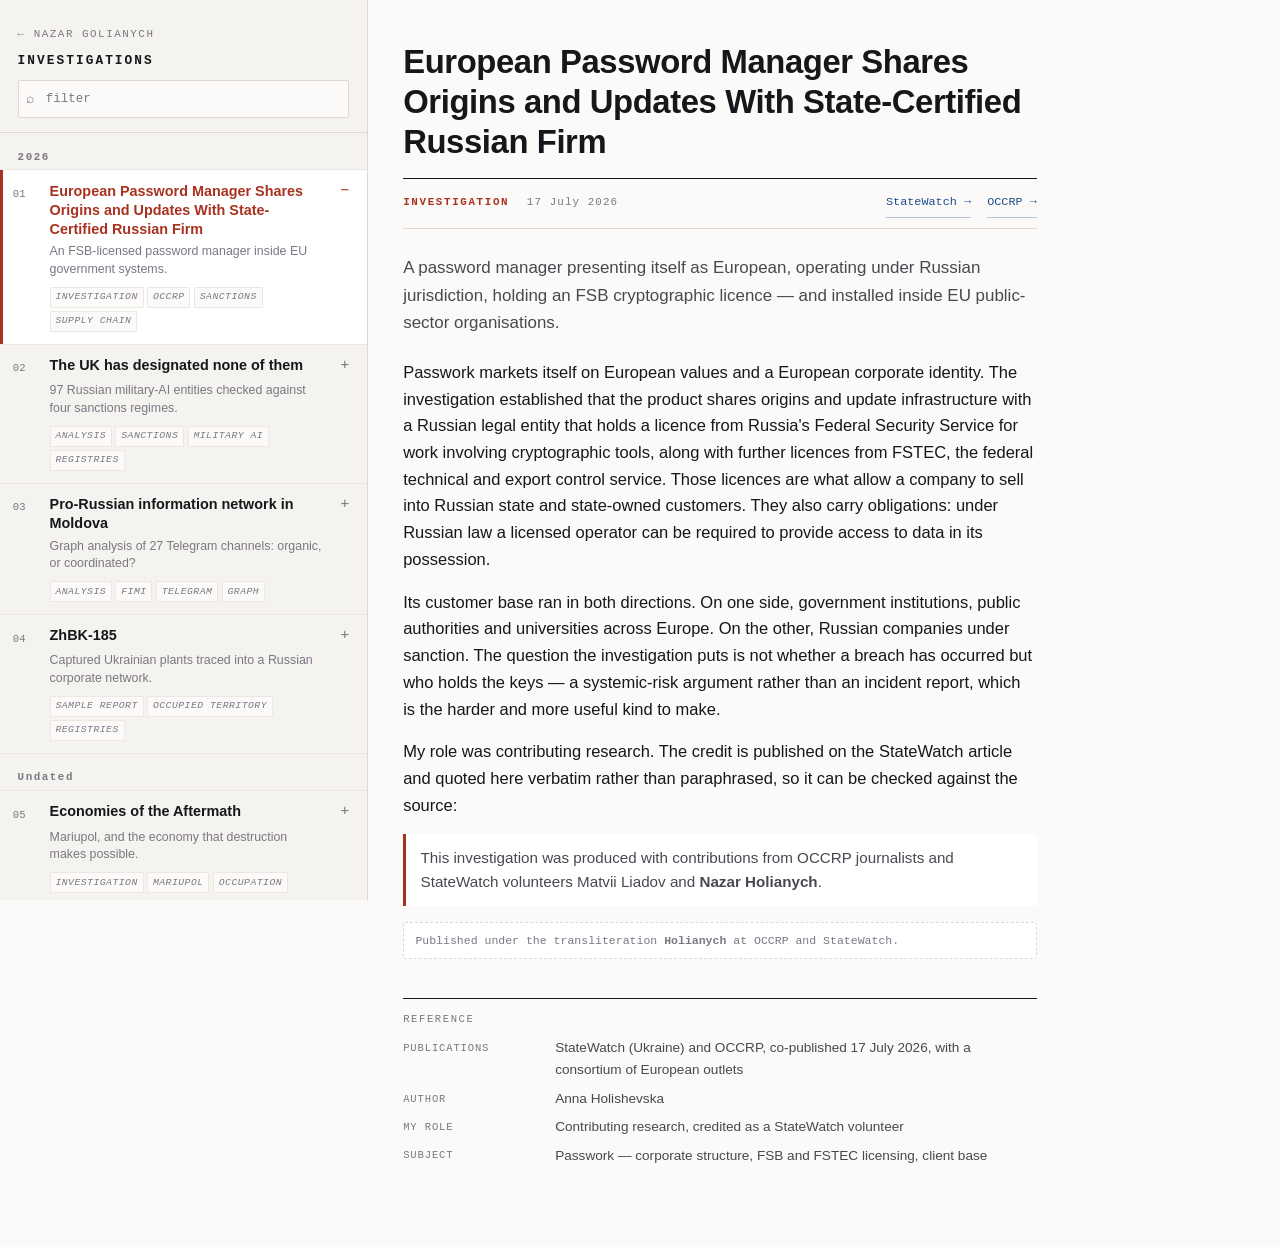
==== investigations/index.html @ bb33d4fd "Restructure: landing page plus two browsable sections The single scrolling page becomes a sparse lan" ====
<!DOCTYPE html>
<html lang="en">
<head>
<meta charset="utf-8">
<meta name="viewport" content="width=device-width, initial-scale=1">
<title>Investigations — Nazar Golianych</title>
<meta name="description" content="Investigations and analysis: sanctions coverage, Russian corporate structures in occupied territory, coordinated information networks.">
<link rel="stylesheet" href="../assets/style.css">
</head>
<body class="no-js">
<a class="skip" href="#detail">Skip to the selected item</a>

<div class="browser">

<!-- ============ list pane ============ -->
<nav class="pane-list" aria-label="Investigations">
  <div class="list-head">
    <a class="home" href="../">← Nazar Golianych</a>
    <h1>Investigations</h1>
    <div class="search">
      <label class="skip" for="q">Filter investigations</label>
      <input id="q" type="search" placeholder="filter" autocomplete="off" spellcheck="false">
    </div>
  </div>

  <h2 class="year">2026</h2>
  <ul class="rows">
    <li class="row"><a href="#passwork">
      <span class="idx">01</span>
      <span class="rt">European Password Manager Shares Origins and Updates With State-Certified Russian Firm</span>
      <span class="sign">+</span>
      <span class="rd">An FSB-licensed password manager inside EU government systems.</span>
      <span class="tags"><i class="tag">Investigation</i><i class="tag">OCCRP</i><i class="tag">Sanctions</i><i class="tag">Supply chain</i></span>
    </a></li>

    <li class="row"><a href="#russian-military-ai">
      <span class="idx">02</span>
      <span class="rt">The UK has designated none of them</span>
      <span class="sign">+</span>
      <span class="rd">97 Russian military-AI entities checked against four sanctions regimes.</span>
      <span class="tags"><i class="tag">Analysis</i><i class="tag">Sanctions</i><i class="tag">Military AI</i><i class="tag">Registries</i></span>
    </a></li>

    <li class="row"><a href="#moldova">
      <span class="idx">03</span>
      <span class="rt">Pro-Russian information network in Moldova</span>
      <span class="sign">+</span>
      <span class="rd">Graph analysis of 27 Telegram channels: organic, or coordinated?</span>
      <span class="tags"><i class="tag">Analysis</i><i class="tag">FIMI</i><i class="tag">Telegram</i><i class="tag">Graph</i></span>
    </a></li>

    <li class="row"><a href="#zhbk-185">
      <span class="idx">04</span>
      <span class="rt">ZhBK-185</span>
      <span class="sign">+</span>
      <span class="rd">Captured Ukrainian plants traced into a Russian corporate network.</span>
      <span class="tags"><i class="tag">Sample report</i><i class="tag">Occupied territory</i><i class="tag">Registries</i></span>
    </a></li>
  </ul>

  <h2 class="year">Undated</h2>
  <ul class="rows">
    <li class="row"><a href="#economies-of-the-aftermath">
      <span class="idx">05</span>
      <span class="rt">Economies of the Aftermath</span>
      <span class="sign">+</span>
      <span class="rd">Mariupol, and the economy that destruction makes possible.</span>
      <span class="tags"><i class="tag">Investigation</i><i class="tag">Mariupol</i><i class="tag">Occupation</i></span>
    </a></li>

    <li class="row"><a href="#arctic">
      <span class="idx">06</span>
      <span class="rt">At the break: Territorialization of Arctic</span>
      <span class="sign">+</span>
      <span class="rd">Russia's extractivist infrastructure across four Arctic case studies.</span>
      <span class="tags"><i class="tag">Investigation</i><i class="tag">Arctic</i><i class="tag">Infrastructure</i></span>
    </a></li>
  </ul>

  <p class="no-hits" hidden>No matching item.</p>
</nav>

<!-- ============ detail pane ============ -->
<div class="pane-detail" id="detail">

<!-- 01 -->
<article class="item" id="passwork">
  <button class="back" type="button">← Investigations</button>
  <h2>European Password Manager Shares Origins and Updates With State-Certified Russian Firm</h2>
  <div class="meta">
    <span class="type">Investigation</span>
    <span class="date">17 July 2026</span>
    <span class="out">
      <a href="https://statewatch.org.ua/en/publications/rozsliduvannia/sanktsii/passwork-fsb-password-manager-eu-government/">StateWatch →</a>
      <a href="https://www.occrp.org/en/investigation/european-password-manager-shares-origins-and-updates-with-state-certified-russian-firm">OCCRP →</a>
    </span>
  </div>

  <p class="lede">A password manager presenting itself as European, operating under Russian
  jurisdiction, holding an FSB cryptographic licence — and installed inside EU public-sector
  organisations.</p>

  <p>Passwork markets itself on European values and a European corporate identity. The
  investigation established that the product shares origins and update infrastructure with a
  Russian legal entity that holds a licence from Russia's Federal Security Service for work
  involving cryptographic tools, along with further licences from FSTEC, the federal technical
  and export control service. Those licences are what allow a company to sell into Russian
  state and state-owned customers. They also carry obligations: under Russian law a licensed
  operator can be required to provide access to data in its possession.</p>

  <p>Its customer base ran in both directions. On one side, government institutions, public
  authorities and universities across Europe. On the other, Russian companies under sanction.
  The question the investigation puts is not whether a breach has occurred but who holds the
  keys — a systemic-risk argument rather than an incident report, which is the harder and more
  useful kind to make.</p>

  <p>My role was contributing research. The credit is published on the StateWatch article and
  quoted here verbatim rather than paraphrased, so it can be checked against the source:</p>

  <blockquote><p>This investigation was produced with contributions from OCCRP journalists and
  StateWatch volunteers Matvii Liadov and <strong>Nazar Holianych</strong>.</p></blockquote>

  <p class="note">Published under the transliteration <strong>Holianych</strong> at OCCRP and
  StateWatch.</p>

  <div class="source">
    <h3>Reference</h3>
    <dl>
      <dt>Publications</dt><dd>StateWatch (Ukraine) and OCCRP, co-published 17 July 2026, with a consortium of European outlets</dd>
      <dt>Author</dt><dd>Anna Holishevska</dd>
      <dt>My role</dt><dd>Contributing research, credited as a StateWatch volunteer</dd>
      <dt>Subject</dt><dd>Passwork — corporate structure, FSB and FSTEC licensing, client base</dd>
    </dl>
  </div>
</article>

<!-- 02 -->
<article class="item" id="russian-military-ai">
  <button class="back" type="button">← Investigations</button>
  <h2>The UK has designated none of them</h2>
  <div class="meta">
    <span class="type">Analysis</span>
    <span class="date">2026</span>
    <span class="out"><a href="../briefs/russian-military-ai.html">Full brief →</a></span>
  </div>

  <p class="lede">97 Russian companies, institutes and state structures developing AI for
  military, surveillance and information-control applications, each checked against four
  sanctions regimes.</p>

  <p>Sanctions policy has tracked hardware — components, microelectronics, supply chains —
  because goods are legible to a goods-based regime. The developer layer writing the targeting,
  recognition, monitoring and censorship software has been tracked much less. I wanted to know
  how much less, and where exactly the holes are.</p>

  <figure class="fig">
    <svg viewBox="0 0 960 380" role="img" aria-labelledby="f-cov-t f-cov-d">
      <title id="f-cov-t">Entities designated, of 97 mapped</title>
      <desc id="f-cov-d">Ukraine has designated 47 of the 97 entities, the United States 31, the European Union 21, and the United Kingdom none. The United Kingdom track is drawn full width and left empty.</desc>
      <text x="0" y="26" font-size="26" letter-spacing="2.4" class="f-ink3">DESIGNATED, OF 97 MAPPED</text>
      <text x="0" y="90" font-size="30" class="f-ink2">UKR</text>
      <rect x="118" y="58" width="700" height="44" class="f-nullbg"/>
      <rect x="118" y="58" width="339" height="44" class="f-ink3"/>
      <text x="842" y="93" font-size="40" class="f-ink">47</text>
      <text x="0" y="160" font-size="30" class="f-ink2">USA</text>
      <rect x="118" y="128" width="700" height="44" class="f-nullbg"/>
      <rect x="118" y="128" width="224" height="44" class="f-ink3"/>
      <text x="842" y="163" font-size="40" class="f-ink">31</text>
      <text x="0" y="230" font-size="30" class="f-ink2">EU</text>
      <rect x="118" y="198" width="700" height="44" class="f-nullbg"/>
      <rect x="118" y="198" width="152" height="44" class="f-ink3"/>
      <text x="842" y="233" font-size="40" class="f-ink">21</text>
      <text x="0" y="326" font-size="34" class="f-stamp">UK</text>
      <rect x="118" y="272" width="700" height="82" class="f-stampbg s-stamp" stroke-width="5"/>
      <text x="842" y="343" font-size="92" class="f-stamp">0</text>
    </svg>
    <figcaption>A zero is a different kind of number from a low number. The UK maintains detailed goods-based export controls across 11 schedules under the same Russia regime, so this is not for want of instruments.</figcaption>
  </figure>

  <p><strong>62%</strong> of the 97 carry no Western designation at all. <strong>41%</strong>
  carry none in any of the four jurisdictions. <strong>20</strong> are Ukraine-listed with no
  Western follow-through — already assessed by the state fighting the war, with the evidentiary
  work done and published, and untouched by any Western regime.</p>

  <figure class="fig">
    <svg viewBox="0 0 960 380" role="img" aria-labelledby="f-cl-t f-cl-d">
      <title id="f-cl-t">Share of each cluster with no Western designation</title>
      <desc id="f-cl-d">Computer vision and surveillance is the least covered cluster, with 77 percent carrying no United States, European Union or United Kingdom designation. Universities follow at 67 percent, unmanned systems at 65, state funds at 64, media monitoring at 53, and microelectronics is the best covered at 42 percent.</desc>
      <text x="0" y="26" font-size="26" letter-spacing="2.4" class="f-ink3">NO WESTERN DESIGNATION, BY CLUSTER</text>
      <text x="0" y="84" font-size="28" class="f-ink2">Computer vision</text>
      <rect x="300" y="56" width="530" height="38" class="f-nullbg"/>
      <rect x="300" y="56" width="408" height="38" class="f-stamp"/>
      <text x="848" y="86" font-size="38" class="f-stamp">77%</text>
      <text x="0" y="142" font-size="28" class="f-ink2">Universities</text>
      <rect x="300" y="118" width="530" height="30" class="f-nullbg"/>
      <rect x="300" y="118" width="355" height="30" class="f-ink3"/>
      <text x="848" y="143" font-size="30" class="f-ink2">67%</text>
      <text x="0" y="194" font-size="28" class="f-ink2">UAV, weapons AI</text>
      <rect x="300" y="170" width="530" height="30" class="f-nullbg"/>
      <rect x="300" y="170" width="345" height="30" class="f-ink3"/>
      <text x="848" y="195" font-size="30" class="f-ink2">65%</text>
      <text x="0" y="246" font-size="28" class="f-ink2">State funds</text>
      <rect x="300" y="222" width="530" height="30" class="f-nullbg"/>
      <rect x="300" y="222" width="339" height="30" class="f-ink3"/>
      <text x="848" y="247" font-size="30" class="f-ink2">64%</text>
      <text x="0" y="298" font-size="28" class="f-ink2">Media monitoring</text>
      <rect x="300" y="274" width="530" height="30" class="f-nullbg"/>
      <rect x="300" y="274" width="281" height="30" class="f-ink3"/>
      <text x="848" y="299" font-size="30" class="f-ink2">53%</text>
      <text x="0" y="350" font-size="28" class="f-ink2">Microelectronics</text>
      <rect x="300" y="326" width="530" height="30" class="f-nullbg"/>
      <rect x="300" y="326" width="223" height="30" class="f-ink3"/>
      <text x="848" y="351" font-size="30" class="f-ink2">42%</text>
    </svg>
    <figcaption>Ordered worst to best. Microelectronics is the best-covered cluster, which is what a goods-based sanctions regime is built to reach. The software layers, and the universities and state funds behind them, are the least covered.</figcaption>
  </figure>

  <h3>The counter-disinformation cut</h3>
  <p>Fifteen entities build media monitoring, censorship and cyber-operations tooling — the
  systems that detect, characterise and act on the information environment. US coverage is
  comparatively strong here at 7 of 15, its best ratio of any cluster. The UK's is zero.
  Several are marketed openly to government buyers, and at least one claims publicly to
  forecast public reaction to state initiatives and to identify and "work with" difficult
  authors and opinion leaders. That is the point at which media monitoring stops being
  analytics.</p>

  <h3>Records</h3>
  <p>Every entity carries a registry number (OGRN), a tax number (INN), addresses in Russian,
  Ukrainian and English, a sourced designation justification, and an explicit listed or
  not-listed status per jurisdiction. Recording OGRN and INN rather than names is the
  load-bearing choice: Russian corporate names are unstable and routinely re-registered, but a
  registration number survives renaming and is what makes an entity matchable against a
  sanctions list or a procurement record.</p>

  <p class="note">The brief publishes the finding, the cluster taxonomy, the record schema and
  three fully worked examples — all three drawn only from entities already under public
  designation, so nothing is disclosed that is not already a published listing. The 97-entity
  dataset itself is held privately. <strong>Full dataset available on request.</strong></p>

  <div class="source">
    <h3>Sources</h3>
    <dl>
      <dt>Entity set</dt><dd>Russian-language open sources: company product documentation, state and state-adjacent media, procurement records, technology-park residency lists, university laboratory pages, independent investigative reporting</dd>
      <dt>Designation</dt><dd>Checked per entity against the published lists of all four regimes, recorded as an explicit binary; no jurisdiction inferred from another</dd>
      <dt>Caveat</dt><dd>Designation status is a snapshot; 97 is a floor on the sector, not a census of it</dd>
      <dt>Dataset</dt><dd>Held privately — available on request</dd>
    </dl>
  </div>
</article>

<!-- 03 -->
<article class="item" id="moldova">
  <button class="back" type="button">← Investigations</button>
  <h2>Pro-Russian information network in Moldova</h2>
  <div class="meta">
    <span class="type">Analysis</span>
    <span class="date">May 2026</span>
    <span class="out"><a href="https://github.com/NazarGol/moldova-information-network">Repository →</a></span>
  </div>

  <p class="lede">Within a fixed perimeter of 28 Telegram channels pushing pro-Russian and
  anti-Western content in Moldova, does the observable structure look organic — or does it show
  coordination?</p>

  <p>27 channels indexed of 28 targeted, 23,110 messages, 424 endorsement links across 164
  unique channel pairs, four clusters mapped. Collection ran through a batch script driving
  GroupInt across every target — 500 messages each, endorsement extraction, flood-wait
  handling, failures logged and skipped rather than aborting — into a Neo4j graph. Edges are
  <code>ENDORSES</code> relations extracted from <code>@username</code> and <code>t.me/</code>
  links in message text.</p>

  <figure class="fig">
    <svg viewBox="0 0 960 620" role="img" aria-labelledby="f-net-t f-net-d">
      <title id="f-net-t">Schematic of the Moldovan channel network</title>
      <desc id="f-net-d">Node size is proportional to endorsements received. The channel primulinmd receives 83 endorsements from all three narrative pipelines and is by far the largest node. KP Moldova sends 129 endorsements and receives none, so despite being the busiest distributor it is drawn small, with only outgoing arrows.</desc>
      <defs>
        <marker id="n-ink" viewBox="0 0 10 10" refX="9" refY="5" markerWidth="6" markerHeight="6" orient="auto"><path d="M0,0 L10,5 L0,10 z" class="f-ink2"/></marker>
        <marker id="n-fade" viewBox="0 0 10 10" refX="9" refY="5" markerWidth="5.5" markerHeight="5.5" orient="auto"><path d="M0,0 L10,5 L0,10 z" class="f-ink3"/></marker>
        <marker id="n-hot" viewBox="0 0 10 10" refX="9" refY="5" markerWidth="5" markerHeight="5" orient="auto"><path d="M0,0 L10,5 L0,10 z" class="f-stamp"/></marker>
      </defs>
      <text x="0" y="26" font-size="26" letter-spacing="2.4" class="f-ink3">NODE SIZE ∝ ENDORSEMENTS RECEIVED</text>
      <text x="0" y="128" font-size="26" class="f-ink3">anti-Sandu</text>
      <text x="0" y="330" font-size="26" class="f-ink3">Transnistrian</text>
      <text x="0" y="520" font-size="26" class="f-ink3">Gagauz</text>
      <path d="M222,168 C400,208 496,244 566,292" class="s-stamp nf" stroke-width="10" marker-end="url(#n-hot)"/>
      <path d="M196,340 C380,344 470,342 558,342" class="s-ink2 nf" stroke-width="4" marker-end="url(#n-ink)"/>
      <path d="M186,512 C400,504 502,438 578,390" class="s-ink2 nf" stroke-width="3" marker-end="url(#n-ink)"/>
      <circle cx="190" cy="150" r="26" class="f-panel s-ink" stroke-width="3"/>
      <text x="190" y="104" font-size="28" text-anchor="middle" class="f-ink">KP Moldova</text>
      <text x="190" y="218" font-size="26" text-anchor="middle" class="f-ink3">out 129 · in 0</text>
      <path d="M168,131 C138,100 112,92 88,94" class="s-ink3 nf" stroke-width="2" marker-end="url(#n-fade)"/>
      <path d="M166,166 C130,182 108,200 96,220" class="s-ink3 nf" stroke-width="2" marker-end="url(#n-fade)"/>
      <path d="M212,174 C222,204 226,222 228,242" class="s-ink3 nf" stroke-width="2" marker-end="url(#n-fade)"/>
      <circle cx="82" cy="94" r="7" class="f-ink3"/>
      <circle cx="92" cy="228" r="7" class="f-ink3"/>
      <circle cx="230" cy="250" r="7" class="f-ink3"/>
      <circle cx="700" cy="342" r="118" class="f-stampbg s-stamp" stroke-width="5"/>
      <text x="700" y="338" font-size="86" text-anchor="middle" class="f-stamp">83</text>
      <text x="700" y="382" font-size="26" text-anchor="middle" class="f-stamp">received</text>
      <text x="700" y="506" font-size="32" text-anchor="middle" class="f-ink">@primulinmd</text>
      <text x="700" y="540" font-size="26" text-anchor="middle" class="f-ink3">sends 8</text>
      <circle cx="170" cy="340" r="14" class="f-panel s-ink2" stroke-width="2.5"/>
      <text x="170" y="298" font-size="24" text-anchor="middle" class="f-ink2">e_tiraspol</text>
      <circle cx="162" cy="508" r="12" class="f-panel s-ink2" stroke-width="2.5"/>
      <text x="180" y="562" font-size="24" text-anchor="middle" class="f-ink2">gagauznewsmd</text>
    </svg>
    <figcaption>Sizing nodes by endorsements received inverts the obvious reading. KP Moldova is the busiest channel in the network and one of the smallest nodes here, because nothing comes back to it.</figcaption>
  </figure>

  <p>A channel cited by ideologically distinct clusters that cites almost nobody in return is
  the network's shared authority — the structural signature separating a coordinated network
  from an organic one.</p>

  <h3>Coordination indicators</h3>
  <p>Three, weighted differently rather than collapsed into a single claim. Byte-identical
  texts published on the same day by <code>@e_tiraspol</code> and <code>@pridnestrovec</code>,
  spanning weather bulletins, Russian-passport queue notices and utility outages. Four or more
  channels framing the 27 May gas VAT decision within hours of each other, in near-identical
  wording, as proof of betrayal rather than as fiscal policy. And a narrow shared set of
  externally cited channels appearing across otherwise unconnected clusters.</p>

  <p>Identical text and synchronised timing are consistent with coordination. They are also
  consistent with a shared press-service feed. The report says which is which for each pattern
  rather than collapsing them into one finding.</p>

  <div class="source">
    <h3>Sources and limits</h3>
    <dl>
      <dt>Perimeter</dt><dd>The 28-channel set was defined in advance. This describes structure inside a boundary, not a network discovered from scratch</dd>
      <dt>Depth</dt><dd>500 messages per channel, roughly March–May 2026 — not full history</dd>
      <dt>Edges</dt><dd>Explicit links only; screenshot reposts and paraphrased attribution are invisible to the method, so the edge count is a floor</dd>
      <dt>Clustering</dt><dd>Manual. The Neo4j GDS plugin was unavailable, so no community detection was run</dd>
      <dt>Tooling</dt><dd>GroupInt, by OSINT for Ukraine — used as a collection harness, not authored by me</dd>
      <dt>Not published</dt><dd>The raw scraped message corpus and Telegram session material</dd>
    </dl>
  </div>
</article>

<!-- 04 -->
<article class="item" id="zhbk-185">
  <button class="back" type="button">← Investigations</button>
  <h2>ZhBK-185</h2>
  <div class="meta">
    <span class="type">Sample report</span>
    <span class="date">June 2026</span>
    <span class="out"><a href="../briefs/zhbk-185.html">Full report →</a></span>
  </div>

  <p class="lede">Two Ukrainian reinforced-concrete plants in occupied Zaporizhzhia oblast,
  seized and now producing anti-tank obstacles — traced into the Russian corporate network
  operating them.</p>

  <p>ZhBK-185 is not a company. It is a brand operated across several legal entities, which is
  why the obvious question — what are its finances? — has no honest single answer. The plants
  at Berdiansk and Melitopol existed before the occupation. The work was to identify what they
  were, what they became, and whether the same people run them.</p>

  <h3>Management continuity across the seizure</h3>
  <p>At Melitopol, the person who was the long-standing director of the pre-war Ukrainian
  company is now general director of the Russian successor entity, appointed June 2023, holding
  a founder's stake of approximately 20.5%. The plant did not merely change hands: its
  management stayed in place and acquired equity in the vehicle that took it. That is a
  materially different fact from a seizure run by outside operators.</p>

  <p>At Berdiansk the pattern differs. Pre-war ownership was linked to the family of a
  Ukrainian MP; the current director of the Russian entity operating at the original plant
  address is a former deputy mayor of the city and a known political associate of that same MP.
  The pre-war political network around the asset is the network now running it.</p>

  <h3>Method</h3>
  <p>Identify the pre-war entity from Ukrainian registry data, then find the successor in
  Russian registries by <strong>physical address rather than by name</strong> — the address
  survives the renaming — then check whether the people are the same. Names change, corporate
  forms change, jurisdictions change; addresses and registry numbers persist.</p>

  <p class="note">Individuals are anonymised by role throughout. Corporate registry identifiers
  are retained: companies operating in occupied territory are legitimate subjects of
  open-source research, and the registry numbers are the evidence. Personal-profile links have
  been removed.</p>

  <div class="source">
    <h3>Reference</h3>
    <dl>
      <dt>Status</dt><dd>Sample analytical report — training exercise. Not client work and not commissioned; published to show method</dd>
      <dt>Sources</dt><dd>Ukrainian registry data (EDRPOU) and pre-war corporate directories; Russian corporate registry aggregators queried by address; brand website contact records; existing published investigations used as corroboration</dd>
      <dt>Limits</dt><dd>Registry aggregators are secondary sources. The management-continuity finding is an identity inference across two registry systems in two languages, not a documentary confirmation</dd>
      <dt>Financials</dt><dd>Entity-level only, and not attributable to the fortification line — the Berdiansk operator's primary activity code is wholesale fuel trade, one of some seventy declared areas</dd>
    </dl>
  </div>
</article>

<!-- 05 -->
<article class="item" id="economies-of-the-aftermath">
  <button class="back" type="button">← Investigations</button>
  <h2>Economies of the Aftermath</h2>
  <div class="meta">
    <span class="type">Investigation</span>
    <span class="date">Undated</span>
    <span class="out"><a href="https://antiwarcoalition.art/texts/16375855-5189-4da4-a8ee-12f2aff4d59e">Anti-War Coalition Journal →</a></span>
  </div>

  <p class="lede">On economic transformation in post-violence environments, taking Mariupol as
  its case.</p>

  <p>The argument is that systematic infrastructure destruction is not merely damage preceding
  reconstruction — it is the precondition that makes a new round of economic colonisation
  possible. What is destroyed is not only physical plant but the arrangements that let an
  economy function on its own terms: labour relations, market access, the connective
  infrastructure between them.</p>

  <p>The piece proposes reading such economies as <em>an architecture of gaps</em> — disrupted
  labour, fractured markets, severed infrastructure — rather than as sites simply awaiting
  reconstruction. The distinction matters because the two readings imply different questions.
  A site awaiting reconstruction invites asking when rebuilding starts. An architecture of gaps
  invites asking who the gaps are for.</p>

  <div class="source">
    <h3>Reference</h3>
    <dl>
      <dt>Publication</dt><dd>Anti-War Coalition Journal</dd>
      <dt>Byline</dt><dd>Nazar Golianych / UA</dd>
      <dt>Date</dt><dd>Not stated on the published page</dd>
      <dt>Subject</dt><dd>Mariupol; post-violence economic transformation</dd>
    </dl>
  </div>
</article>

<!-- 06 -->
<article class="item" id="arctic">
  <button class="back" type="button">← Investigations</button>
  <h2>At the break: Territorialization of Arctic</h2>
  <div class="meta">
    <span class="type">Investigation</span>
    <span class="date">Undated</span>
    <span class="out"><a href="https://roflflfl.github.io/portfolio/#arctic-territorialization">Published version →</a></span>
  </div>

  <p class="lede">Russia's transformation of the Arctic through extractivist infrastructure,
  analysed across four case studies using open-source tools.</p>

  <p>The four studies are the Prirazlomnaya oil platform — the first extraction installation on
  the Arctic shelf — the North Sea Passage, a transarctic fibre-optic cable, and military
  expansion along the northern border. Taken together they describe a single process rather
  than four separate developments: as accelerating ice loss opens the region, Russia converts
  new physical access into infrastructural control.</p>

  <p>The strategic reading is that the Arctic's spatial and economic networks are being
  reoriented toward East Asia. Extraction, shipping route, data cable and garrison are the four
  layers of the same claim — and each is separately visible in open sources, which is what
  makes the process traceable without privileged access.</p>

  <div class="source">
    <h3>Reference</h3>
    <dl>
      <dt>Published</dt><dd>roflflfl.github.io/portfolio</dd>
      <dt>Date</dt><dd>Not stated on the published page</dd>
      <dt>Case studies</dt><dd>Prirazlomnaya platform · North Sea Passage · transarctic fibre-optic cable · military expansion on the northern border</dd>
      <dt>Method</dt><dd>Open-source infrastructure analysis</dd>
    </dl>
  </div>
</article>

</div><!-- /pane-detail -->
</div><!-- /browser -->

<script src="../assets/browser.js"></script>
</body>
</html>
---- assets/style.css ----
/* ------------------------------------------------------------------
   Nazar Golianych — shared surface
   Derived from the subject material: registry extracts, jurisdiction
   status columns, corporate identifiers. Light ground, sans body,
   monospace for anything that behaves like a field label or an ID.
   ------------------------------------------------------------------ */

:root{
  --bg:#fbfaf8; --panel:#ffffff; --panel-2:#f5f3ef;
  --ink:#17161a; --ink-2:#4a4750; --ink-3:#7b7783;
  --rule:#ddd9d2; --rule-2:#ebe8e2;
  --stamp:#a8321f; --stamp-bg:#f7ebe8;
  --ok:#3d6b4f; --ok-bg:#eef4ef;
  --null-bg:#f0eeea;
  --link:#1f4f8f;
  --mono:ui-monospace,"SF Mono",SFMono-Regular,Menlo,Consolas,"Liberation Mono",monospace;
  --sans:-apple-system,BlinkMacSystemFont,"Segoe UI",Inter,Roboto,"Helvetica Neue",Arial,sans-serif;
  --list-w:23rem;
}
@media (prefers-color-scheme:dark){
  :root:not([data-theme="light"]){
    --bg:#131318; --panel:#191920; --panel-2:#1e1e26;
    --ink:#eceae6; --ink-2:#b3afb8; --ink-3:#8b8793;
    --rule:#2f2f39; --rule-2:#24242c;
    --stamp:#e8705a; --stamp-bg:#2c1b18;
    --ok:#7fbb95; --ok-bg:#18241c;
    --null-bg:#212129;
    --link:#7aa9e6;
  }
}
:root[data-theme="dark"]{
  --bg:#131318; --panel:#191920; --panel-2:#1e1e26;
  --ink:#eceae6; --ink-2:#b3afb8; --ink-3:#8b8793;
  --rule:#2f2f39; --rule-2:#24242c;
  --stamp:#e8705a; --stamp-bg:#2c1b18;
  --ok:#7fbb95; --ok-bg:#18241c;
  --null-bg:#212129;
  --link:#7aa9e6;
}

*{box-sizing:border-box}
html{-webkit-text-size-adjust:100%}
body{
  margin:0; background:var(--bg); color:var(--ink);
  font-family:var(--sans); font-size:16.5px; line-height:1.62;
  font-variant-numeric:tabular-nums; overflow-wrap:anywhere;
}
h1,h2,h3{line-height:1.22; letter-spacing:-0.012em; font-weight:640; margin:0}
p{margin:0 0 1rem}
a{color:var(--link); text-decoration:none; border-bottom:1px solid color-mix(in srgb,var(--link) 32%,transparent)}
a:hover{border-bottom-color:var(--link)}
a:focus-visible,button:focus-visible,input:focus-visible{outline:2px solid var(--stamp); outline-offset:3px; border-radius:2px}
code{font-family:var(--mono); font-size:.9em; overflow-wrap:anywhere}
.skip{position:absolute; left:-9999px}
.skip:focus{left:.5rem; top:.5rem; position:fixed; background:var(--panel); color:var(--ink);
  padding:.6rem .9rem; border:2px solid var(--stamp); border-radius:3px; z-index:99}

/* =============== landing =============== */
body.landing{min-height:100vh}
.landing main{max-width:34rem; padding:clamp(2.5rem,9vh,6rem) 1.5rem 4rem}
.landing h1{font-size:clamp(1.6rem,4vw,2rem); font-weight:600; letter-spacing:-0.015em; margin-bottom:2.2rem}
.landing .summary{color:var(--ink-2); font-size:1rem; line-height:1.7; margin-bottom:3.4rem; max-width:30rem}
.landing .group{margin-bottom:2.6rem}
.landing .group > h2{font-family:var(--mono); font-size:.68rem; letter-spacing:.16em;
  text-transform:uppercase; color:var(--ink-3); font-weight:500; margin-bottom:.9rem}
.landing ul{list-style:none; margin:0; padding:0}
.landing li{margin:0 0 .3rem}
.landing li a{display:inline-block; font-size:1.06rem; padding:.32rem 0; border-bottom-width:1px}
.landing .plain{font-size:1.06rem; color:var(--ink-2); padding:.32rem 0}
.landing .plain span{font-family:var(--mono); font-size:.76rem; color:var(--ink-3); margin-left:.5rem}

/* =============== two-pane browser =============== */
.browser{display:grid; grid-template-columns:var(--list-w) 1fr; min-height:100vh}

/* --- left pane --- */
.pane-list{
  border-right:1px solid var(--rule); background:var(--panel-2);
  position:sticky; top:0; height:100vh; overflow-y:auto; overscroll-behavior:contain;
}
.list-head{position:sticky; top:0; z-index:2; background:var(--panel-2);
  border-bottom:1px solid var(--rule); padding:1.15rem 1.1rem .85rem}
.list-head .home{font-family:var(--mono); font-size:.68rem; letter-spacing:.14em;
  text-transform:uppercase; color:var(--ink-3); border:0; display:inline-block; padding:.2rem 0 .55rem}
.list-head .home:hover{color:var(--link)}
.list-head h1{font-family:var(--mono); font-size:.8rem; letter-spacing:.16em;
  text-transform:uppercase; font-weight:600; margin-bottom:.75rem}
.search{position:relative}
.search input{
  width:100%; font-family:var(--mono); font-size:.78rem; color:var(--ink);
  background:var(--bg); border:1px solid var(--rule); border-radius:2px;
  padding:.5rem .6rem .5rem 1.7rem; min-height:38px;
}
.search input::placeholder{color:var(--ink-3)}
.search::before{content:"⌕"; position:absolute; left:.55rem; top:50%; transform:translateY(-52%);
  color:var(--ink-3); font-size:.9rem; pointer-events:none}

.year{font-family:var(--mono); font-size:.68rem; letter-spacing:.14em; color:var(--ink-3);
  padding:1.1rem 1.1rem .35rem; border-bottom:1px solid var(--rule-2)}
.rows{list-style:none; margin:0; padding:0}
.row{border-bottom:1px solid var(--rule-2)}
.row > a{
  display:grid; grid-template-columns:1.9rem 1fr 1.2rem; gap:.15rem .4rem;
  padding:.7rem 1.1rem .75rem .8rem; border:0; color:var(--ink); align-items:start;
}
.row > a:hover{background:var(--panel)}
.row .idx{font-family:var(--mono); font-size:.66rem; color:var(--ink-3); padding-top:.28rem}
.row .rt{font-size:.9rem; line-height:1.32; font-weight:560}
.row .sign{font-family:var(--mono); font-size:.95rem; color:var(--ink-3); text-align:right; line-height:1.2}
.row .rd{grid-column:2; font-size:.775rem; line-height:1.4; color:var(--ink-3); margin-top:.15rem}
.row .tags{grid-column:2; display:flex; flex-wrap:wrap; gap:.22rem; margin-top:.4rem}
.tag{font-family:var(--mono); font-size:.61rem; letter-spacing:.05em; text-transform:uppercase;
  color:var(--ink-3); background:var(--bg); border:1px solid var(--rule-2);
  border-radius:1px; padding:.08rem .3rem .1rem; white-space:nowrap}
.row.is-active{background:var(--panel)}
.row.is-active > a{box-shadow:inset 3px 0 0 var(--stamp)}
.row.is-active .rt{color:var(--stamp)}
.row.is-active .sign{color:var(--stamp)}
.row[hidden]{display:none}
.no-hits{font-family:var(--mono); font-size:.74rem; color:var(--ink-3); padding:1.1rem}

/* --- right pane --- */
.pane-detail{min-width:0; padding:0 0 5rem}
.item{display:none; max-width:44rem; padding:2.6rem 2.2rem 0}
.item.is-active{display:block}
.no-js .item{display:block; border-top:1px solid var(--rule)}
.item > h2{font-size:clamp(1.45rem,3.2vw,2.05rem); margin-bottom:1rem}
.meta{display:flex; flex-wrap:wrap; align-items:center; gap:.5rem 1.1rem;
  border-top:1px solid var(--ink); border-bottom:1px solid var(--rule);
  padding:.6rem 0; margin-bottom:1.6rem}
.meta .type{font-family:var(--mono); font-size:.68rem; letter-spacing:.15em;
  text-transform:uppercase; color:var(--stamp); font-weight:600}
.meta .date{font-family:var(--mono); font-size:.68rem; letter-spacing:.1em; color:var(--ink-3)}
.meta .out{margin-left:auto; display:flex; flex-wrap:wrap; gap:.4rem 1rem}
.meta .out a{font-family:var(--mono); font-size:.74rem; padding:.3rem 0}
.item .lede{font-size:1.06rem; color:var(--ink-2); margin-bottom:1.4rem}
.item h3{font-size:1rem; margin:1.8rem 0 .5rem}
.item ul{margin:0 0 1rem; padding-left:1.15rem}
.item li{margin:.3rem 0}
.item .stack{display:flex; flex-wrap:wrap; gap:.32rem; margin:0 0 1rem}
.item .stack span{font-family:var(--mono); font-size:.72rem; color:var(--ink-2); overflow-wrap:normal;
  border:1px solid var(--rule); border-radius:2px; padding:.13rem .42rem; background:var(--panel)}
.result{background:var(--panel); border-left:3px solid var(--stamp);
  padding:.7rem .95rem; border-radius:0 3px 3px 0; margin:0 0 1.2rem}
.result p{margin:0}
.result strong{font-family:var(--mono); color:var(--stamp)}
blockquote{margin:1rem 0; padding:.7rem .9rem; background:var(--panel);
  border-left:3px solid var(--stamp); border-radius:0 3px 3px 0; color:var(--ink-2); font-size:.95rem}
blockquote p{margin:0}
.note{font-family:var(--mono); font-size:.72rem; line-height:1.55; color:var(--ink-3);
  border:1px dashed var(--rule); border-radius:2px; padding:.55rem .7rem; margin:1rem 0 0; background:var(--panel)}

/* source / reference block */
.source{margin:2.4rem 0 0; border-top:1px solid var(--ink); padding-top:.9rem}
.source h3{font-family:var(--mono); font-size:.66rem; letter-spacing:.15em;
  text-transform:uppercase; color:var(--ink-3); font-weight:500; margin:0 0 .7rem}
.source dl{display:grid; grid-template-columns:8.5rem 1fr; gap:.4rem 1rem; margin:0; font-size:.85rem}
.source dt{font-family:var(--mono); font-size:.66rem; letter-spacing:.08em; text-transform:uppercase;
  color:var(--ink-3); padding-top:.18rem}
.source dd{margin:0; color:var(--ink-2)}

/* =============== figures =============== */
figure.fig{margin:1.3rem 0; padding:1rem .9rem .8rem; background:var(--panel);
  border:1px solid var(--rule); border-radius:3px}
figure.fig svg{display:block; width:100%; height:auto}
figure.fig figcaption{font-family:var(--mono); font-size:.7rem; line-height:1.55; color:var(--ink-3);
  margin-top:.85rem; padding-top:.65rem; border-top:1px solid var(--rule-2)}
.fig svg text,.fig svg tspan{font-family:var(--mono)}
.fig .f-ink{fill:var(--ink)}          .fig .s-ink{stroke:var(--ink)}
.fig .f-ink2{fill:var(--ink-2)}       .fig .s-ink2{stroke:var(--ink-2)}
.fig .f-ink3{fill:var(--ink-3)}       .fig .s-ink3{stroke:var(--ink-3)}
.fig .f-stamp{fill:var(--stamp)}      .fig .s-stamp{stroke:var(--stamp)}
.fig .f-stampbg{fill:var(--stamp-bg)} .fig .s-stampbg{stroke:var(--stamp-bg)}
.fig .f-ok{fill:var(--ok)}            .fig .s-ok{stroke:var(--ok)}
.fig .f-okbg{fill:var(--ok-bg)}
.fig .f-bg{fill:var(--bg)}
.fig .f-panel{fill:var(--panel)}
.fig .f-nullbg{fill:var(--null-bg)}
.fig .s-rule{stroke:var(--rule)}      .fig .s-rule2{stroke:var(--rule-2)}
.fig .nf{fill:none}

/* =============== tables =============== */
.tw{overflow-x:auto; margin:0 0 1.1rem; border:1px solid var(--rule); border-radius:3px; background:var(--panel)}
table.matrix{border-collapse:collapse; width:100%; min-width:29rem; font-size:.84rem}
table.matrix th,table.matrix td{padding:.48rem .68rem; text-align:left; border-bottom:1px solid var(--rule-2)}
table.matrix thead th{font-family:var(--mono); font-size:.64rem; letter-spacing:.1em; text-transform:uppercase;
  color:var(--ink-3); font-weight:500; border-bottom:1px solid var(--rule); white-space:nowrap}
table.matrix tbody tr:last-child td{border-bottom:0}
table.matrix td.num,table.matrix th.num{text-align:right; font-family:var(--mono)}
table.matrix tr.total td{border-top:1px solid var(--rule); font-weight:640}
td.zero{color:var(--stamp); font-weight:700; background:var(--stamp-bg)}
.cl{font-family:var(--mono); font-size:.76rem; color:var(--ink-3)}

/* =============== mobile: panes stack =============== */
.back{display:none}
@media (max-width:52rem){
  .browser{grid-template-columns:1fr}
  .pane-list{position:static; height:auto; border-right:0; border-bottom:1px solid var(--rule)}
  .pane-detail{padding-bottom:3rem}
  .item{padding:1.6rem 1.1rem 0}
  .back{display:inline-flex; align-items:center; gap:.4rem; font-family:var(--mono);
    font-size:.7rem; letter-spacing:.12em; text-transform:uppercase; color:var(--ink-3);
    background:none; border:0; cursor:pointer; padding:.75rem 0; min-height:44px}
  .back:hover{color:var(--link)}
  .source dl{grid-template-columns:1fr; gap:.15rem}
  .source dt{padding-top:.5rem}
  /* JS pushes the detail view over the list */
  body.detail-open .pane-list{display:none}
  body:not(.detail-open) .pane-detail{display:none}
  body.no-js .pane-detail{display:block}
}
@media (max-width:23rem){
  .item{padding:1.4rem .85rem 0}
  .landing main{padding-left:1.1rem; padding-right:1.1rem}
}
@media (prefers-reduced-motion:reduce){*{animation:none!important; transition:none!important; scroll-behavior:auto!important}}
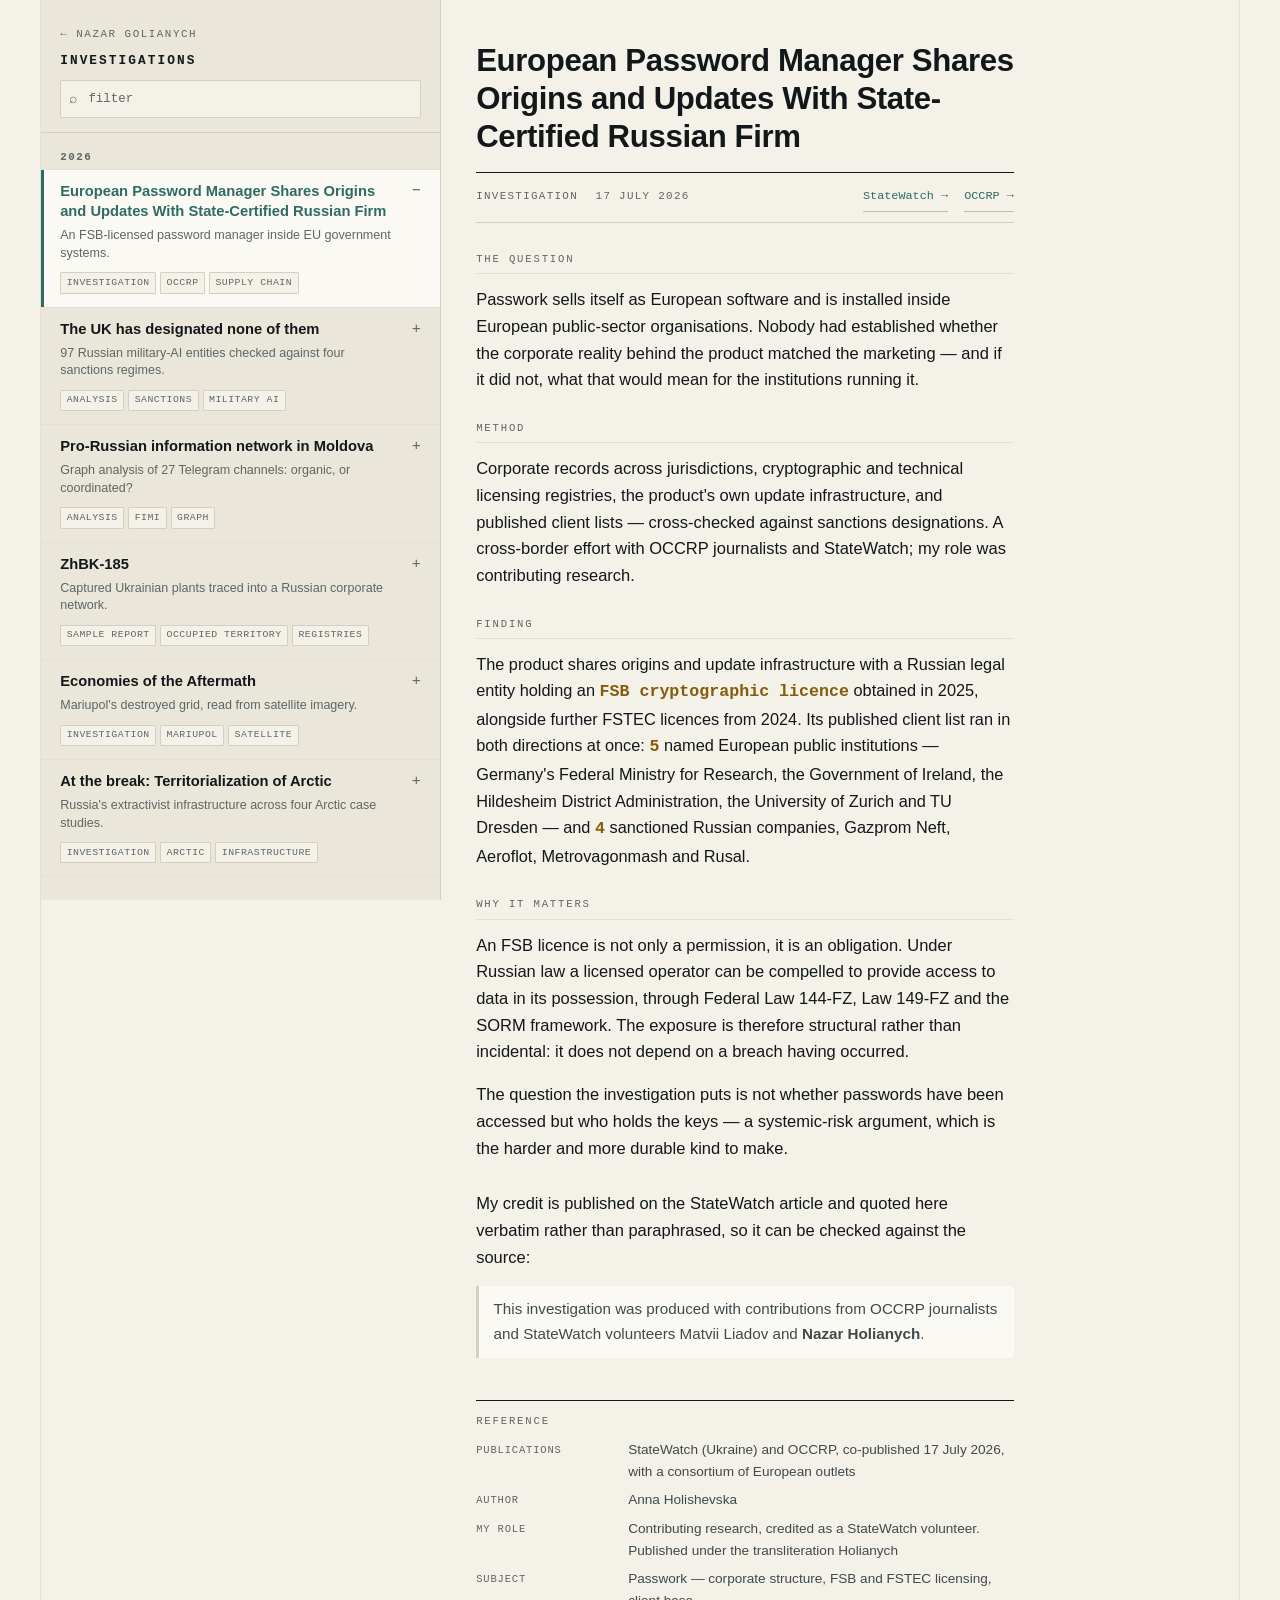
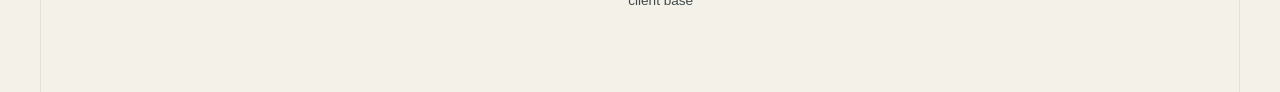
==== commit 20c34d80: "Palette, layout and entry structure Layout. The shell is capped at 1200px and centred, the list pane" ====
--- a/investigations/index.html
+++ b/investigations/index.html
@@ -26,31 +26,27 @@
   <h2 class="year">2026</h2>
   <ul class="rows">
     <li class="row"><a href="#passwork">
-      <span class="idx">01</span>
       <span class="rt">European Password Manager Shares Origins and Updates With State-Certified Russian Firm</span>
       <span class="sign">+</span>
       <span class="rd">An FSB-licensed password manager inside EU government systems.</span>
-      <span class="tags"><i class="tag">Investigation</i><i class="tag">OCCRP</i><i class="tag">Sanctions</i><i class="tag">Supply chain</i></span>
+      <span class="tags"><i class="tag">Investigation</i><i class="tag">OCCRP</i><i class="tag">Supply chain</i></span>
     </a></li>
 
     <li class="row"><a href="#russian-military-ai">
-      <span class="idx">02</span>
       <span class="rt">The UK has designated none of them</span>
       <span class="sign">+</span>
       <span class="rd">97 Russian military-AI entities checked against four sanctions regimes.</span>
-      <span class="tags"><i class="tag">Analysis</i><i class="tag">Sanctions</i><i class="tag">Military AI</i><i class="tag">Registries</i></span>
+      <span class="tags"><i class="tag">Analysis</i><i class="tag">Sanctions</i><i class="tag">Military AI</i></span>
     </a></li>
 
     <li class="row"><a href="#moldova">
-      <span class="idx">03</span>
       <span class="rt">Pro-Russian information network in Moldova</span>
       <span class="sign">+</span>
       <span class="rd">Graph analysis of 27 Telegram channels: organic, or coordinated?</span>
-      <span class="tags"><i class="tag">Analysis</i><i class="tag">FIMI</i><i class="tag">Telegram</i><i class="tag">Graph</i></span>
+      <span class="tags"><i class="tag">Analysis</i><i class="tag">FIMI</i><i class="tag">Graph</i></span>
     </a></li>
 
     <li class="row"><a href="#zhbk-185">
-      <span class="idx">04</span>
       <span class="rt">ZhBK-185</span>
       <span class="sign">+</span>
       <span class="rd">Captured Ukrainian plants traced into a Russian corporate network.</span>
@@ -58,18 +54,15 @@
     </a></li>
   </ul>
 
-  <h2 class="year">Undated</h2>
   <ul class="rows">
     <li class="row"><a href="#economies-of-the-aftermath">
-      <span class="idx">05</span>
       <span class="rt">Economies of the Aftermath</span>
       <span class="sign">+</span>
-      <span class="rd">Mariupol, and the economy that destruction makes possible.</span>
-      <span class="tags"><i class="tag">Investigation</i><i class="tag">Mariupol</i><i class="tag">Occupation</i></span>
+      <span class="rd">Mariupol's destroyed grid, read from satellite imagery.</span>
+      <span class="tags"><i class="tag">Investigation</i><i class="tag">Mariupol</i><i class="tag">Satellite</i></span>
     </a></li>
 
     <li class="row"><a href="#arctic">
-      <span class="idx">06</span>
       <span class="rt">At the break: Territorialization of Arctic</span>
       <span class="sign">+</span>
       <span class="rd">Russia's extractivist infrastructure across four Arctic case studies.</span>
@@ -83,7 +76,7 @@
 <!-- ============ detail pane ============ -->
 <div class="pane-detail" id="detail">
 
-<!-- 01 -->
+<!-- ---------------------------------------------------------- -->
 <article class="item" id="passwork">
   <button class="back" type="button">← Investigations</button>
   <h2>European Password Manager Shares Origins and Updates With State-Certified Russian Firm</h2>
@@ -96,45 +89,62 @@
     </span>
   </div>
 
-  <p class="lede">A password manager presenting itself as European, operating under Russian
-  jurisdiction, holding an FSB cryptographic licence — and installed inside EU public-sector
-  organisations.</p>
-
-  <p>Passwork markets itself on European values and a European corporate identity. The
-  investigation established that the product shares origins and update infrastructure with a
-  Russian legal entity that holds a licence from Russia's Federal Security Service for work
-  involving cryptographic tools, along with further licences from FSTEC, the federal technical
-  and export control service. Those licences are what allow a company to sell into Russian
-  state and state-owned customers. They also carry obligations: under Russian law a licensed
-  operator can be required to provide access to data in its possession.</p>
-
-  <p>Its customer base ran in both directions. On one side, government institutions, public
-  authorities and universities across Europe. On the other, Russian companies under sanction.
-  The question the investigation puts is not whether a breach has occurred but who holds the
-  keys — a systemic-risk argument rather than an incident report, which is the harder and more
-  useful kind to make.</p>
-
-  <p>My role was contributing research. The credit is published on the StateWatch article and
-  quoted here verbatim rather than paraphrased, so it can be checked against the source:</p>
+  <div class="beat">
+    <h3>The question</h3>
+    <p>Passwork sells itself as European software and is installed inside European public-sector
+    organisations. Nobody had established whether the corporate reality behind the product
+    matched the marketing — and if it did not, what that would mean for the institutions
+    running it.</p>
+  </div>
+
+  <div class="beat">
+    <h3>Method</h3>
+    <p>Corporate records across jurisdictions, cryptographic and technical licensing registries,
+    the product's own update infrastructure, and published client lists — cross-checked against
+    sanctions designations. A cross-border effort with OCCRP journalists and StateWatch; my role
+    was contributing research.</p>
+  </div>
+
+  <div class="beat finding">
+    <h3>Finding</h3>
+    <p>The product shares origins and update infrastructure with a Russian legal entity holding
+    an <strong class="found">FSB cryptographic licence</strong> obtained in 2025, alongside
+    further FSTEC licences from 2024. Its published client list ran in both directions at once:
+    <strong class="found">5</strong> named European public institutions — Germany's Federal
+    Ministry for Research, the Government of Ireland, the Hildesheim District Administration,
+    the University of Zurich and TU Dresden — and <strong class="found">4</strong> sanctioned
+    Russian companies, Gazprom Neft, Aeroflot, Metrovagonmash and Rusal.</p>
+  </div>
+
+  <div class="beat">
+    <h3>Why it matters</h3>
+    <p>An FSB licence is not only a permission, it is an obligation. Under Russian law a
+    licensed operator can be compelled to provide access to data in its possession, through
+    Federal Law 144-FZ, Law 149-FZ and the SORM framework. The exposure is therefore structural
+    rather than incidental: it does not depend on a breach having occurred.</p>
+    <p>The question the investigation puts is not whether passwords have been accessed but who
+    holds the keys — a systemic-risk argument, which is the harder and more durable kind to
+    make.</p>
+  </div>
+
+  <p>My credit is published on the StateWatch article and quoted here verbatim rather than
+  paraphrased, so it can be checked against the source:</p>
 
   <blockquote><p>This investigation was produced with contributions from OCCRP journalists and
   StateWatch volunteers Matvii Liadov and <strong>Nazar Holianych</strong>.</p></blockquote>
-
-  <p class="note">Published under the transliteration <strong>Holianych</strong> at OCCRP and
-  StateWatch.</p>
 
   <div class="source">
     <h3>Reference</h3>
     <dl>
       <dt>Publications</dt><dd>StateWatch (Ukraine) and OCCRP, co-published 17 July 2026, with a consortium of European outlets</dd>
       <dt>Author</dt><dd>Anna Holishevska</dd>
-      <dt>My role</dt><dd>Contributing research, credited as a StateWatch volunteer</dd>
+      <dt>My role</dt><dd>Contributing research, credited as a StateWatch volunteer. Published under the transliteration Holianych</dd>
       <dt>Subject</dt><dd>Passwork — corporate structure, FSB and FSTEC licensing, client base</dd>
     </dl>
   </div>
 </article>
 
-<!-- 02 -->
+<!-- ---------------------------------------------------------- -->
 <article class="item" id="russian-military-ai">
   <button class="back" type="button">← Investigations</button>
   <h2>The UK has designated none of them</h2>
@@ -144,111 +154,142 @@
     <span class="out"><a href="../briefs/russian-military-ai.html">Full brief →</a></span>
   </div>
 
-  <p class="lede">97 Russian companies, institutes and state structures developing AI for
-  military, surveillance and information-control applications, each checked against four
-  sanctions regimes.</p>
-
-  <p>Sanctions policy has tracked hardware — components, microelectronics, supply chains —
-  because goods are legible to a goods-based regime. The developer layer writing the targeting,
-  recognition, monitoring and censorship software has been tracked much less. I wanted to know
-  how much less, and where exactly the holes are.</p>
-
-  <figure class="fig">
-    <svg viewBox="0 0 960 380" role="img" aria-labelledby="f-cov-t f-cov-d">
-      <title id="f-cov-t">Entities designated, of 97 mapped</title>
-      <desc id="f-cov-d">Ukraine has designated 47 of the 97 entities, the United States 31, the European Union 21, and the United Kingdom none. The United Kingdom track is drawn full width and left empty.</desc>
-      <text x="0" y="26" font-size="26" letter-spacing="2.4" class="f-ink3">DESIGNATED, OF 97 MAPPED</text>
-      <text x="0" y="90" font-size="30" class="f-ink2">UKR</text>
-      <rect x="118" y="58" width="700" height="44" class="f-nullbg"/>
-      <rect x="118" y="58" width="339" height="44" class="f-ink3"/>
-      <text x="842" y="93" font-size="40" class="f-ink">47</text>
-      <text x="0" y="160" font-size="30" class="f-ink2">USA</text>
-      <rect x="118" y="128" width="700" height="44" class="f-nullbg"/>
-      <rect x="118" y="128" width="224" height="44" class="f-ink3"/>
-      <text x="842" y="163" font-size="40" class="f-ink">31</text>
-      <text x="0" y="230" font-size="30" class="f-ink2">EU</text>
-      <rect x="118" y="198" width="700" height="44" class="f-nullbg"/>
-      <rect x="118" y="198" width="152" height="44" class="f-ink3"/>
-      <text x="842" y="233" font-size="40" class="f-ink">21</text>
-      <text x="0" y="326" font-size="34" class="f-stamp">UK</text>
-      <rect x="118" y="272" width="700" height="82" class="f-stampbg s-stamp" stroke-width="5"/>
-      <text x="842" y="343" font-size="92" class="f-stamp">0</text>
-    </svg>
-    <figcaption>A zero is a different kind of number from a low number. The UK maintains detailed goods-based export controls across 11 schedules under the same Russia regime, so this is not for want of instruments.</figcaption>
-  </figure>
-
-  <p><strong>62%</strong> of the 97 carry no Western designation at all. <strong>41%</strong>
-  carry none in any of the four jurisdictions. <strong>20</strong> are Ukraine-listed with no
-  Western follow-through — already assessed by the state fighting the war, with the evidentiary
-  work done and published, and untouched by any Western regime.</p>
-
-  <figure class="fig">
-    <svg viewBox="0 0 960 380" role="img" aria-labelledby="f-cl-t f-cl-d">
-      <title id="f-cl-t">Share of each cluster with no Western designation</title>
-      <desc id="f-cl-d">Computer vision and surveillance is the least covered cluster, with 77 percent carrying no United States, European Union or United Kingdom designation. Universities follow at 67 percent, unmanned systems at 65, state funds at 64, media monitoring at 53, and microelectronics is the best covered at 42 percent.</desc>
-      <text x="0" y="26" font-size="26" letter-spacing="2.4" class="f-ink3">NO WESTERN DESIGNATION, BY CLUSTER</text>
-      <text x="0" y="84" font-size="28" class="f-ink2">Computer vision</text>
-      <rect x="300" y="56" width="530" height="38" class="f-nullbg"/>
-      <rect x="300" y="56" width="408" height="38" class="f-stamp"/>
-      <text x="848" y="86" font-size="38" class="f-stamp">77%</text>
-      <text x="0" y="142" font-size="28" class="f-ink2">Universities</text>
-      <rect x="300" y="118" width="530" height="30" class="f-nullbg"/>
-      <rect x="300" y="118" width="355" height="30" class="f-ink3"/>
-      <text x="848" y="143" font-size="30" class="f-ink2">67%</text>
-      <text x="0" y="194" font-size="28" class="f-ink2">UAV, weapons AI</text>
-      <rect x="300" y="170" width="530" height="30" class="f-nullbg"/>
-      <rect x="300" y="170" width="345" height="30" class="f-ink3"/>
-      <text x="848" y="195" font-size="30" class="f-ink2">65%</text>
-      <text x="0" y="246" font-size="28" class="f-ink2">State funds</text>
-      <rect x="300" y="222" width="530" height="30" class="f-nullbg"/>
-      <rect x="300" y="222" width="339" height="30" class="f-ink3"/>
-      <text x="848" y="247" font-size="30" class="f-ink2">64%</text>
-      <text x="0" y="298" font-size="28" class="f-ink2">Media monitoring</text>
-      <rect x="300" y="274" width="530" height="30" class="f-nullbg"/>
-      <rect x="300" y="274" width="281" height="30" class="f-ink3"/>
-      <text x="848" y="299" font-size="30" class="f-ink2">53%</text>
-      <text x="0" y="350" font-size="28" class="f-ink2">Microelectronics</text>
-      <rect x="300" y="326" width="530" height="30" class="f-nullbg"/>
-      <rect x="300" y="326" width="223" height="30" class="f-ink3"/>
-      <text x="848" y="351" font-size="30" class="f-ink2">42%</text>
-    </svg>
-    <figcaption>Ordered worst to best. Microelectronics is the best-covered cluster, which is what a goods-based sanctions regime is built to reach. The software layers, and the universities and state funds behind them, are the least covered.</figcaption>
-  </figure>
-
-  <h3>The counter-disinformation cut</h3>
-  <p>Fifteen entities build media monitoring, censorship and cyber-operations tooling — the
-  systems that detect, characterise and act on the information environment. US coverage is
-  comparatively strong here at 7 of 15, its best ratio of any cluster. The UK's is zero.
-  Several are marketed openly to government buyers, and at least one claims publicly to
-  forecast public reaction to state initiatives and to identify and "work with" difficult
-  authors and opinion leaders. That is the point at which media monitoring stops being
-  analytics.</p>
-
-  <h3>Records</h3>
-  <p>Every entity carries a registry number (OGRN), a tax number (INN), addresses in Russian,
-  Ukrainian and English, a sourced designation justification, and an explicit listed or
-  not-listed status per jurisdiction. Recording OGRN and INN rather than names is the
-  load-bearing choice: Russian corporate names are unstable and routinely re-registered, but a
-  registration number survives renaming and is what makes an entity matchable against a
-  sanctions list or a procurement record.</p>
-
-  <p class="note">The brief publishes the finding, the cluster taxonomy, the record schema and
-  three fully worked examples — all three drawn only from entities already under public
-  designation, so nothing is disclosed that is not already a published listing. The 97-entity
-  dataset itself is held privately. <strong>Full dataset available on request.</strong></p>
+  <div class="beat">
+    <h3>The question</h3>
+    <p>Sanctions policy has tracked hardware — components, microelectronics, supply chains —
+    because goods are legible to a goods-based regime. The developer layer writing the
+    targeting, recognition, monitoring and censorship software has been tracked much less. How
+    much less, and where exactly are the holes?</p>
+  </div>
+
+  <div class="beat">
+    <h3>Method</h3>
+    <p>97 entities identified from Russian-language open sources — product documentation,
+    procurement records, technology-park residency lists, university laboratory pages,
+    independent investigative reporting. Inclusion requires a sourced link to a military,
+    surveillance or information-control application, not merely that the entity works on AI.</p>
+    <p>Each record carries registry number (OGRN), tax number (INN), addresses in three
+    languages, a sourced designation justification and an explicit listed / not-listed status
+    per jurisdiction. Registry numbers rather than names are the load-bearing choice: Russian
+    corporate names are unstable and routinely re-registered, but a registration number
+    survives renaming.</p>
+  </div>
+
+  <div class="beat finding">
+    <h3>Finding</h3>
+    <p>Ukraine has designated <strong class="found">47</strong>, the United States
+    <strong class="found">31</strong>, the European Union <strong class="found">21</strong> —
+    and the United Kingdom <strong class="gap">none of the 97</strong>.
+    <strong class="gap">62%</strong> carry no Western designation at all,
+    <strong class="gap">41%</strong> none in any of the four jurisdictions, and
+    <strong class="gap">20</strong> are Ukraine-listed with no Western follow-through.</p>
+
+    <figure class="fig">
+      <svg viewBox="0 0 960 380" role="img" aria-labelledby="f-cov-t f-cov-d">
+        <title id="f-cov-t">Entities designated, of 97 mapped</title>
+        <desc id="f-cov-d">Each row is a track representing all 97 entities. Ukraine's fill reaches 47, the United States 31, the European Union 21. The United Kingdom track is completely empty, with a zero set where a bar would begin.</desc>
+        <text x="0" y="26" font-size="26" letter-spacing="2.4" class="f-ink3">ENTITIES DESIGNATED</text>
+        <text x="870" y="54" font-size="22" text-anchor="end" class="f-ink3">97</text>
+        <line x1="870" y1="62" x2="870" y2="338" class="s-rule" stroke-width="2"/>
+
+        <text x="0" y="104" font-size="30" class="f-ink2">UKR</text>
+        <rect x="130" y="70" width="740" height="52" class="nf s-rule" stroke-width="1.5"/>
+        <rect x="130" y="70" width="359" height="52" class="f-found"/>
+        <text x="890" y="106" font-size="34" class="f-found">47</text>
+
+        <text x="0" y="174" font-size="30" class="f-ink2">USA</text>
+        <rect x="130" y="140" width="740" height="52" class="nf s-rule" stroke-width="1.5"/>
+        <rect x="130" y="140" width="237" height="52" class="f-found"/>
+        <text x="890" y="176" font-size="34" class="f-found">31</text>
+
+        <text x="0" y="244" font-size="30" class="f-ink2">EU</text>
+        <rect x="130" y="210" width="740" height="52" class="nf s-rule" stroke-width="1.5"/>
+        <rect x="130" y="210" width="160" height="52" class="f-found"/>
+        <text x="890" y="246" font-size="34" class="f-found">21</text>
+
+        <text x="0" y="314" font-size="30" class="f-gap">UK</text>
+        <rect x="130" y="280" width="740" height="52" class="nf s-gap" stroke-width="2"/>
+        <text x="146" y="316" font-size="34" class="f-gap">0</text>
+      </svg>
+      <figcaption>Every track is all 97 entities, so the unfilled portion is the shortfall without arithmetic. The UK track is empty rather than outlined-and-empty-looking: an absence should read as an absence.</figcaption>
+    </figure>
+  </div>
+
+  <div class="beat">
+    <h3>Why it matters</h3>
+    <p>A zero is a different kind of number from a low number. US and EU coverage describes a
+    regime that has engaged the sector and reached part of it; an empty track describes one that
+    has not started — and not for want of instruments, since the UK maintains detailed
+    goods-based export controls across 11 schedules under the same Russia regime.</p>
+
+    <figure class="fig">
+      <svg viewBox="0 0 960 380" role="img" aria-labelledby="f-cl-t f-cl-d">
+        <title id="f-cl-t">Coverage by cluster, bar length proportional to cluster size</title>
+        <desc id="f-cl-d">Six clusters as stacked bars, ordered largest first. Bar length is the number of entities in the cluster; the coral portion is the share with no Western designation and the amber portion the share designated. Unmanned systems is the largest cluster at 34 entities with 65 percent ungoverned. Computer vision, at 13 entities, has the largest proportional gap at 77 percent. Microelectronics, at 12 entities, is the best covered at 42 percent.</desc>
+        <text x="0" y="26" font-size="26" letter-spacing="2.4" class="f-ink3">BY CLUSTER — BAR LENGTH IS CLUSTER SIZE</text>
+        <rect x="0" y="44" width="16" height="16" class="f-gap"/>
+        <text x="24" y="58" font-size="22" class="f-ink3">no Western designation</text>
+        <rect x="320" y="44" width="16" height="16" class="f-found"/>
+        <text x="344" y="58" font-size="22" class="f-ink3">designated</text>
+
+        <text x="0" y="104" font-size="26" class="f-ink2">UAV, weapons AI</text>
+        <rect x="280" y="80" width="375" height="34" class="f-gap"/>
+        <rect x="655" y="80" width="205" height="34" class="f-found"/>
+        <text x="950" y="105" font-size="30" text-anchor="end" class="f-gap">65%</text>
+
+        <text x="0" y="152" font-size="26" class="f-ink2">Media monitoring</text>
+        <rect x="280" y="128" width="136" height="34" class="f-gap"/>
+        <rect x="416" y="128" width="120" height="34" class="f-found"/>
+        <text x="950" y="153" font-size="30" text-anchor="end" class="f-gap">53%</text>
+
+        <text x="0" y="200" font-size="26" class="f-ink2">Computer vision</text>
+        <rect x="280" y="176" width="171" height="34" class="f-gap"/>
+        <rect x="451" y="176" width="51" height="34" class="f-found"/>
+        <text x="950" y="201" font-size="30" text-anchor="end" class="f-gap">77%</text>
+
+        <text x="0" y="248" font-size="26" class="f-ink2">Microelectronics</text>
+        <rect x="280" y="224" width="85" height="34" class="f-gap"/>
+        <rect x="365" y="224" width="120" height="34" class="f-found"/>
+        <text x="950" y="249" font-size="30" text-anchor="end" class="f-gap">42%</text>
+
+        <text x="0" y="296" font-size="26" class="f-ink2">Universities</text>
+        <rect x="280" y="272" width="136" height="34" class="f-gap"/>
+        <rect x="416" y="272" width="68" height="34" class="f-found"/>
+        <text x="950" y="297" font-size="30" text-anchor="end" class="f-gap">67%</text>
+
+        <text x="0" y="344" font-size="26" class="f-ink2">State funds</text>
+        <rect x="280" y="320" width="119" height="34" class="f-gap"/>
+        <rect x="399" y="320" width="68" height="34" class="f-found"/>
+        <text x="950" y="345" font-size="30" text-anchor="end" class="f-gap">64%</text>
+      </svg>
+      <figcaption>Length is cluster size, so proportion and absolute scale read together: the largest proportional gap sits in computer vision, one of the smallest clusters, while the best-covered cluster is microelectronics — which is what a goods-based regime is built to reach.</figcaption>
+    </figure>
+
+    <p>The twenty Ukraine-listed entities with no Western follow-through are the
+    lowest-friction candidates for alignment, because the identification and evidentiary work is
+    already done and published. And Cluster III — media monitoring, censorship and cyber
+    operations — is the counter-disinformation cut: fifteen entities building the systems that
+    detect, characterise and act on the information environment, several marketed openly to
+    government buyers.</p>
+  </div>
+
+  <p class="note">The brief publishes the finding, the taxonomy, the record schema and three
+  fully worked examples — all drawn only from entities already under public designation, so
+  nothing is disclosed that is not already a published listing. The dataset itself is held
+  privately. <strong>Full dataset available on request.</strong></p>
 
   <div class="source">
-    <h3>Sources</h3>
+    <h3>Sources and limits</h3>
     <dl>
-      <dt>Entity set</dt><dd>Russian-language open sources: company product documentation, state and state-adjacent media, procurement records, technology-park residency lists, university laboratory pages, independent investigative reporting</dd>
-      <dt>Designation</dt><dd>Checked per entity against the published lists of all four regimes, recorded as an explicit binary; no jurisdiction inferred from another</dd>
-      <dt>Caveat</dt><dd>Designation status is a snapshot; 97 is a floor on the sector, not a census of it</dd>
+      <dt>Entity set</dt><dd>Russian-language open sources; inclusion requires a sourced link to a military, surveillance or information-control application</dd>
+      <dt>Designation</dt><dd>Checked per entity against the published lists of all four regimes as an explicit binary; no jurisdiction inferred from another</dd>
+      <dt>Caveat</dt><dd>Designation status is a snapshot. 97 is a floor on the sector, not a census of it</dd>
       <dt>Dataset</dt><dd>Held privately — available on request</dd>
     </dl>
   </div>
 </article>
 
-<!-- 03 -->
+<!-- ---------------------------------------------------------- -->
 <article class="item" id="moldova">
   <button class="back" type="button">← Investigations</button>
   <h2>Pro-Russian information network in Moldova</h2>
@@ -258,85 +299,99 @@
     <span class="out"><a href="https://github.com/NazarGol/moldova-information-network">Repository →</a></span>
   </div>
 
-  <p class="lede">Within a fixed perimeter of 28 Telegram channels pushing pro-Russian and
-  anti-Western content in Moldova, does the observable structure look organic — or does it show
-  coordination?</p>
-
-  <p>27 channels indexed of 28 targeted, 23,110 messages, 424 endorsement links across 164
-  unique channel pairs, four clusters mapped. Collection ran through a batch script driving
-  GroupInt across every target — 500 messages each, endorsement extraction, flood-wait
-  handling, failures logged and skipped rather than aborting — into a Neo4j graph. Edges are
-  <code>ENDORSES</code> relations extracted from <code>@username</code> and <code>t.me/</code>
-  links in message text.</p>
-
-  <figure class="fig">
-    <svg viewBox="0 0 960 620" role="img" aria-labelledby="f-net-t f-net-d">
-      <title id="f-net-t">Schematic of the Moldovan channel network</title>
-      <desc id="f-net-d">Node size is proportional to endorsements received. The channel primulinmd receives 83 endorsements from all three narrative pipelines and is by far the largest node. KP Moldova sends 129 endorsements and receives none, so despite being the busiest distributor it is drawn small, with only outgoing arrows.</desc>
-      <defs>
-        <marker id="n-ink" viewBox="0 0 10 10" refX="9" refY="5" markerWidth="6" markerHeight="6" orient="auto"><path d="M0,0 L10,5 L0,10 z" class="f-ink2"/></marker>
-        <marker id="n-fade" viewBox="0 0 10 10" refX="9" refY="5" markerWidth="5.5" markerHeight="5.5" orient="auto"><path d="M0,0 L10,5 L0,10 z" class="f-ink3"/></marker>
-        <marker id="n-hot" viewBox="0 0 10 10" refX="9" refY="5" markerWidth="5" markerHeight="5" orient="auto"><path d="M0,0 L10,5 L0,10 z" class="f-stamp"/></marker>
-      </defs>
-      <text x="0" y="26" font-size="26" letter-spacing="2.4" class="f-ink3">NODE SIZE ∝ ENDORSEMENTS RECEIVED</text>
-      <text x="0" y="128" font-size="26" class="f-ink3">anti-Sandu</text>
-      <text x="0" y="330" font-size="26" class="f-ink3">Transnistrian</text>
-      <text x="0" y="520" font-size="26" class="f-ink3">Gagauz</text>
-      <path d="M222,168 C400,208 496,244 566,292" class="s-stamp nf" stroke-width="10" marker-end="url(#n-hot)"/>
-      <path d="M196,340 C380,344 470,342 558,342" class="s-ink2 nf" stroke-width="4" marker-end="url(#n-ink)"/>
-      <path d="M186,512 C400,504 502,438 578,390" class="s-ink2 nf" stroke-width="3" marker-end="url(#n-ink)"/>
-      <circle cx="190" cy="150" r="26" class="f-panel s-ink" stroke-width="3"/>
-      <text x="190" y="104" font-size="28" text-anchor="middle" class="f-ink">KP Moldova</text>
-      <text x="190" y="218" font-size="26" text-anchor="middle" class="f-ink3">out 129 · in 0</text>
-      <path d="M168,131 C138,100 112,92 88,94" class="s-ink3 nf" stroke-width="2" marker-end="url(#n-fade)"/>
-      <path d="M166,166 C130,182 108,200 96,220" class="s-ink3 nf" stroke-width="2" marker-end="url(#n-fade)"/>
-      <path d="M212,174 C222,204 226,222 228,242" class="s-ink3 nf" stroke-width="2" marker-end="url(#n-fade)"/>
-      <circle cx="82" cy="94" r="7" class="f-ink3"/>
-      <circle cx="92" cy="228" r="7" class="f-ink3"/>
-      <circle cx="230" cy="250" r="7" class="f-ink3"/>
-      <circle cx="700" cy="342" r="118" class="f-stampbg s-stamp" stroke-width="5"/>
-      <text x="700" y="338" font-size="86" text-anchor="middle" class="f-stamp">83</text>
-      <text x="700" y="382" font-size="26" text-anchor="middle" class="f-stamp">received</text>
-      <text x="700" y="506" font-size="32" text-anchor="middle" class="f-ink">@primulinmd</text>
-      <text x="700" y="540" font-size="26" text-anchor="middle" class="f-ink3">sends 8</text>
-      <circle cx="170" cy="340" r="14" class="f-panel s-ink2" stroke-width="2.5"/>
-      <text x="170" y="298" font-size="24" text-anchor="middle" class="f-ink2">e_tiraspol</text>
-      <circle cx="162" cy="508" r="12" class="f-panel s-ink2" stroke-width="2.5"/>
-      <text x="180" y="562" font-size="24" text-anchor="middle" class="f-ink2">gagauznewsmd</text>
-    </svg>
-    <figcaption>Sizing nodes by endorsements received inverts the obvious reading. KP Moldova is the busiest channel in the network and one of the smallest nodes here, because nothing comes back to it.</figcaption>
-  </figure>
-
-  <p>A channel cited by ideologically distinct clusters that cites almost nobody in return is
-  the network's shared authority — the structural signature separating a coordinated network
-  from an organic one.</p>
-
-  <h3>Coordination indicators</h3>
-  <p>Three, weighted differently rather than collapsed into a single claim. Byte-identical
-  texts published on the same day by <code>@e_tiraspol</code> and <code>@pridnestrovec</code>,
-  spanning weather bulletins, Russian-passport queue notices and utility outages. Four or more
-  channels framing the 27 May gas VAT decision within hours of each other, in near-identical
-  wording, as proof of betrayal rather than as fiscal policy. And a narrow shared set of
-  externally cited channels appearing across otherwise unconnected clusters.</p>
-
-  <p>Identical text and synchronised timing are consistent with coordination. They are also
-  consistent with a shared press-service feed. The report says which is which for each pattern
-  rather than collapsing them into one finding.</p>
+  <div class="beat">
+    <h3>The question</h3>
+    <p>Within a fixed perimeter of 28 Telegram channels pushing pro-Russian and anti-Western
+    content in Moldova, does the observable structure look organic — or does it show
+    coordination? The perimeter was defined in advance, so the question is about structure
+    inside a boundary, not about discovering a network from scratch.</p>
+  </div>
+
+  <div class="beat">
+    <h3>Method</h3>
+    <p>A batch script drove GroupInt across every target — 500 messages each, endorsement
+    extraction, flood-wait handling, failures logged and skipped rather than aborting the run —
+    into a Neo4j graph. Edges are <code>ENDORSES</code> relations parsed from
+    <code>@username</code> and <code>t.me/</code> links in message text. Degree metrics in
+    Cypher; clustering is an analyst's reading, since the Neo4j GDS plugin was unavailable.</p>
+  </div>
+
+  <div class="beat finding">
+    <h3>Finding</h3>
+    <p><strong>27</strong> channels indexed of 28 targeted, <strong>23,110</strong> messages,
+    <strong>424</strong> endorsement links across <strong>164</strong> unique channel pairs,
+    <strong>4</strong> clusters. <code>@primulinmd</code> receives <strong>83</strong>
+    endorsements and sends <strong>8</strong>; KP Moldova sends <strong>129</strong> and
+    receives <strong class="gap">none</strong>.</p>
+
+    <figure class="fig">
+      <svg viewBox="0 0 960 620" role="img" aria-labelledby="f-net-t f-net-d">
+        <title id="f-net-t">Schematic of the Moldovan channel network</title>
+        <desc id="f-net-d">Node size is proportional to endorsements received. The channel primulinmd receives 83 endorsements from all three narrative pipelines and is by far the largest node. KP Moldova sends 129 endorsements and receives none, so despite being the busiest distributor it is drawn small, with only outgoing arrows.</desc>
+        <defs>
+          <marker id="n-ink" viewBox="0 0 10 10" refX="9" refY="5" markerWidth="7" markerHeight="7" orient="auto"><path d="M0,0 L10,5 L0,10 z" class="f-ink2"/></marker>
+          <marker id="n-fade" viewBox="0 0 10 10" refX="9" refY="5" markerWidth="7" markerHeight="7" orient="auto"><path d="M0,0 L10,5 L0,10 z" class="f-ink3"/></marker>
+          <marker id="n-hot" viewBox="0 0 10 10" refX="9" refY="5" markerWidth="5" markerHeight="5" orient="auto"><path d="M0,0 L10,5 L0,10 z" class="f-gap"/></marker>
+        </defs>
+        <text x="0" y="26" font-size="26" letter-spacing="2.4" class="f-ink3">NODE SIZE ∝ ENDORSEMENTS RECEIVED</text>
+        <text x="0" y="128" font-size="26" class="f-ink3">anti-Sandu</text>
+        <text x="0" y="330" font-size="26" class="f-ink3">Transnistrian</text>
+        <text x="0" y="520" font-size="26" class="f-ink3">Gagauz</text>
+        <path d="M222,168 C400,208 496,244 566,292" class="s-gap nf" stroke-width="10" marker-end="url(#n-hot)"/>
+        <path d="M196,340 C380,344 470,342 558,342" class="s-ink2 nf" stroke-width="4" marker-end="url(#n-ink)"/>
+        <path d="M186,512 C400,504 502,438 578,390" class="s-ink2 nf" stroke-width="3" marker-end="url(#n-ink)"/>
+        <circle cx="190" cy="150" r="26" class="f-panel s-ink" stroke-width="3"/>
+        <text x="190" y="104" font-size="28" text-anchor="middle" class="f-ink">KP Moldova</text>
+        <text x="190" y="218" font-size="26" text-anchor="middle" class="f-ink3">out 129 · in 0</text>
+        <path d="M168,131 C138,100 112,92 88,94" class="s-ink3 nf" stroke-width="2.5" marker-end="url(#n-fade)"/>
+        <path d="M166,166 C130,182 108,200 96,220" class="s-ink3 nf" stroke-width="2.5" marker-end="url(#n-fade)"/>
+        <path d="M212,174 C222,204 226,222 228,242" class="s-ink3 nf" stroke-width="2.5" marker-end="url(#n-fade)"/>
+        <circle cx="82" cy="94" r="7" class="f-ink3"/>
+        <circle cx="92" cy="228" r="7" class="f-ink3"/>
+        <circle cx="230" cy="250" r="7" class="f-ink3"/>
+        <circle cx="700" cy="342" r="118" class="f-gapbg s-gap" stroke-width="5"/>
+        <text x="700" y="338" font-size="86" text-anchor="middle" class="f-gap">83</text>
+        <text x="700" y="382" font-size="26" text-anchor="middle" class="f-gap">received</text>
+        <text x="700" y="506" font-size="32" text-anchor="middle" class="f-ink">@primulinmd</text>
+        <text x="700" y="540" font-size="26" text-anchor="middle" class="f-ink3">sends 8</text>
+        <circle cx="170" cy="340" r="14" class="f-panel s-ink2" stroke-width="2.5"/>
+        <text x="170" y="298" font-size="24" text-anchor="middle" class="f-ink2">e_tiraspol</text>
+        <circle cx="162" cy="508" r="12" class="f-panel s-ink2" stroke-width="2.5"/>
+        <text x="180" y="562" font-size="24" text-anchor="middle" class="f-ink2">gagauznewsmd</text>
+      </svg>
+      <figcaption>Sizing by endorsements received inverts the obvious reading: the busiest channel in the network is one of the smallest nodes here, because nothing comes back to it.</figcaption>
+    </figure>
+
+    <p>Three coordination indicators, weighted separately rather than collapsed: byte-identical
+    texts published the same day by two Transnistrian channels; four or more channels framing
+    the 27 May gas VAT decision within hours in near-identical wording; and a narrow shared set
+    of externally cited channels across otherwise unconnected clusters.</p>
+  </div>
+
+  <div class="beat">
+    <h3>Why it matters</h3>
+    <p>A channel cited by ideologically distinct clusters that cites almost nobody in return is
+    the network's shared authority. That degree asymmetry is a structural signature — it does
+    not depend on reading the content, which makes it cheap to compute and hard to disguise.</p>
+    <p>The honest limit is stated with it: identical text and synchronised timing are consistent
+    with coordination, and equally consistent with a shared press-service feed. The report says
+    which is which for each pattern rather than collapsing them into one claim.</p>
+  </div>
 
   <div class="source">
     <h3>Sources and limits</h3>
     <dl>
-      <dt>Perimeter</dt><dd>The 28-channel set was defined in advance. This describes structure inside a boundary, not a network discovered from scratch</dd>
+      <dt>Perimeter</dt><dd>The 28-channel set was defined in advance; this describes structure inside a boundary</dd>
       <dt>Depth</dt><dd>500 messages per channel, roughly March–May 2026 — not full history</dd>
-      <dt>Edges</dt><dd>Explicit links only; screenshot reposts and paraphrased attribution are invisible to the method, so the edge count is a floor</dd>
-      <dt>Clustering</dt><dd>Manual. The Neo4j GDS plugin was unavailable, so no community detection was run</dd>
-      <dt>Tooling</dt><dd>GroupInt, by OSINT for Ukraine — used as a collection harness, not authored by me</dd>
+      <dt>Edges</dt><dd>Explicit links only; screenshot reposts and paraphrased attribution are invisible, so the edge count is a floor</dd>
+      <dt>Clustering</dt><dd>Manual — the Neo4j GDS plugin was unavailable, so no community detection was run</dd>
+      <dt>Tooling</dt><dd>GroupInt, by OSINT for Ukraine — a collection harness, not authored by me</dd>
       <dt>Not published</dt><dd>The raw scraped message corpus and Telegram session material</dd>
     </dl>
   </div>
 </article>
 
-<!-- 04 -->
+<!-- ---------------------------------------------------------- -->
 <article class="item" id="zhbk-185">
   <button class="back" type="button">← Investigations</button>
   <h2>ZhBK-185</h2>
@@ -346,73 +401,104 @@
     <span class="out"><a href="../briefs/zhbk-185.html">Full report →</a></span>
   </div>
 
-  <p class="lede">Two Ukrainian reinforced-concrete plants in occupied Zaporizhzhia oblast,
-  seized and now producing anti-tank obstacles — traced into the Russian corporate network
-  operating them.</p>
-
-  <p>ZhBK-185 is not a company. It is a brand operated across several legal entities, which is
-  why the obvious question — what are its finances? — has no honest single answer. The plants
-  at Berdiansk and Melitopol existed before the occupation. The work was to identify what they
-  were, what they became, and whether the same people run them.</p>
-
-  <h3>Management continuity across the seizure</h3>
-  <p>At Melitopol, the person who was the long-standing director of the pre-war Ukrainian
-  company is now general director of the Russian successor entity, appointed June 2023, holding
-  a founder's stake of approximately 20.5%. The plant did not merely change hands: its
-  management stayed in place and acquired equity in the vehicle that took it. That is a
-  materially different fact from a seizure run by outside operators.</p>
-
-  <p>At Berdiansk the pattern differs. Pre-war ownership was linked to the family of a
-  Ukrainian MP; the current director of the Russian entity operating at the original plant
-  address is a former deputy mayor of the city and a known political associate of that same MP.
-  The pre-war political network around the asset is the network now running it.</p>
-
-  <h3>Method</h3>
-  <p>Identify the pre-war entity from Ukrainian registry data, then find the successor in
-  Russian registries by <strong>physical address rather than by name</strong> — the address
-  survives the renaming — then check whether the people are the same. Names change, corporate
-  forms change, jurisdictions change; addresses and registry numbers persist.</p>
+  <div class="beat">
+    <h3>The question</h3>
+    <p>ZhBK-185 produces anti-tank obstacles in occupied Zaporizhzhia oblast, at sites in
+    Berdiansk and Melitopol. Those are not new-build factories — they are Ukrainian
+    reinforced-concrete plants that existed before the occupation. Which plants were captured,
+    and is the operation run by the same people who ran them before?</p>
+  </div>
+
+  <div class="beat">
+    <h3>Method</h3>
+    <p>Identify the pre-war entity from Ukrainian registry data, then find the successor in
+    Russian registries <strong>by physical address rather than by name</strong> — the address
+    survives the renaming — then compare directorships across the two systems. Names change,
+    corporate forms change, jurisdictions change; addresses and registry numbers persist.</p>
+  </div>
+
+  <div class="beat finding">
+    <h3>Finding</h3>
+    <p><strong>Two</strong> plants, <strong>five</strong> linked legal entities, and management
+    continuity across the seizure. At Melitopol the long-standing director of the pre-war
+    Ukrainian company is now general director of the Russian successor, appointed
+    <strong>June 2023</strong>, holding a founder's stake of <strong>~20.5%</strong>. At
+    Berdiansk the current director of the Russian entity at the original plant address is a
+    former deputy mayor and a known political associate of the MP whose family held pre-war
+    ownership. Of four individuals in directing roles, <strong>three hold Ukrainian
+    citizenship</strong>.</p>
+  </div>
+
+  <div class="beat">
+    <h3>Why it matters</h3>
+    <p>Continuity changes what the case is. A plant seized and run by outside operators is
+    expropriation; a plant whose management stayed in place and took equity in the vehicle that
+    acquired it is something else, with a documented ownership interest attached.</p>
+    <p>It also generalises. The method — pre-war entity, successor by address, then check the
+    people — applies to any occupied-asset case, and it works because operational convenience
+    beats operational security: the successor keeps the address, and often the email domain.</p>
+  </div>
 
   <p class="note">Individuals are anonymised by role throughout. Corporate registry identifiers
-  are retained: companies operating in occupied territory are legitimate subjects of
-  open-source research, and the registry numbers are the evidence. Personal-profile links have
-  been removed.</p>
+  are retained: companies operating in occupied territory are legitimate subjects of open-source
+  research, and the registry numbers are the evidence. Personal-profile links have been
+  removed.</p>
 
   <div class="source">
     <h3>Reference</h3>
     <dl>
       <dt>Status</dt><dd>Sample analytical report — training exercise. Not client work and not commissioned; published to show method</dd>
-      <dt>Sources</dt><dd>Ukrainian registry data (EDRPOU) and pre-war corporate directories; Russian corporate registry aggregators queried by address; brand website contact records; existing published investigations used as corroboration</dd>
-      <dt>Limits</dt><dd>Registry aggregators are secondary sources. The management-continuity finding is an identity inference across two registry systems in two languages, not a documentary confirmation</dd>
+      <dt>Sources</dt><dd>Ukrainian registry data (EDRPOU) and pre-war corporate directories; Russian registry aggregators queried by address; brand website contact records; existing published investigations as corroboration</dd>
+      <dt>Limits</dt><dd>Registry aggregators are secondary sources. The continuity finding is an identity inference across two registry systems in two languages, not a documentary confirmation</dd>
       <dt>Financials</dt><dd>Entity-level only, and not attributable to the fortification line — the Berdiansk operator's primary activity code is wholesale fuel trade, one of some seventy declared areas</dd>
     </dl>
   </div>
 </article>
 
-<!-- 05 -->
+<!-- ---------------------------------------------------------- -->
 <article class="item" id="economies-of-the-aftermath">
   <button class="back" type="button">← Investigations</button>
   <h2>Economies of the Aftermath</h2>
   <div class="meta">
     <span class="type">Investigation</span>
-    <span class="date">Undated</span>
-    <span class="out"><a href="https://antiwarcoalition.art/texts/16375855-5189-4da4-a8ee-12f2aff4d59e">Anti-War Coalition Journal →</a></span>
-  </div>
-
-  <p class="lede">On economic transformation in post-violence environments, taking Mariupol as
-  its case.</p>
-
-  <p>The argument is that systematic infrastructure destruction is not merely damage preceding
-  reconstruction — it is the precondition that makes a new round of economic colonisation
-  possible. What is destroyed is not only physical plant but the arrangements that let an
-  economy function on its own terms: labour relations, market access, the connective
-  infrastructure between them.</p>
-
-  <p>The piece proposes reading such economies as <em>an architecture of gaps</em> — disrupted
-  labour, fractured markets, severed infrastructure — rather than as sites simply awaiting
-  reconstruction. The distinction matters because the two readings imply different questions.
-  A site awaiting reconstruction invites asking when rebuilding starts. An architecture of gaps
-  invites asking who the gaps are for.</p>
+    <span class="date">Anti-War Coalition Journal</span>
+    <span class="out"><a href="https://antiwarcoalition.art/texts/16375855-5189-4da4-a8ee-12f2aff4d59e">Read →</a></span>
+  </div>
+
+  <div class="beat">
+    <h3>The question</h3>
+    <p>Mariupol is routinely described as a city awaiting reconstruction. That framing assumes
+    destruction is an interruption in an economy that will resume. What if the destruction is
+    not an interruption but a precondition — and what would the physical record show?</p>
+  </div>
+
+  <div class="beat">
+    <h3>Method</h3>
+    <p>Satellite imagery analysis of the city's energy infrastructure, working from the grid
+    rather than from buildings. Transmission lines and substations are large, fixed, and
+    identifiable from above, which makes them a harder evidentiary base than damage counts of
+    housing stock — and they determine what an economy can physically do afterwards.</p>
+  </div>
+
+  <div class="beat finding">
+    <h3>Finding</h3>
+    <p><strong>15</strong> power transmission lines and <strong>16</strong> substations at
+    330/220/110 kV assessed across the city. What is destroyed is not only physical plant but
+    the arrangements that let an economy function on its own terms: labour relations, market
+    access, and the connective infrastructure between them.</p>
+  </div>
+
+  <div class="beat">
+    <h3>Why it matters</h3>
+    <p>The piece argues that such economies read better as an <em>architecture of gaps</em> —
+    disrupted labour, fractured markets, severed infrastructure — than as sites awaiting
+    reconstruction. The distinction is not rhetorical: the two readings ask different
+    questions.</p>
+    <p>A site awaiting reconstruction invites asking when rebuilding starts. An architecture of
+    gaps invites asking who the gaps are for — and grid capacity is where that question becomes
+    answerable, because whoever rebuilds the substations decides what the city can produce and
+    for whom.</p>
+  </div>
 
   <div class="source">
     <h3>Reference</h3>
@@ -420,34 +506,54 @@
       <dt>Publication</dt><dd>Anti-War Coalition Journal</dd>
       <dt>Byline</dt><dd>Nazar Golianych / UA</dd>
       <dt>Date</dt><dd>Not stated on the published page</dd>
-      <dt>Subject</dt><dd>Mariupol; post-violence economic transformation</dd>
+      <dt>Evidence</dt><dd>Satellite imagery assessment of Mariupol transmission lines and 330/220/110 kV substations</dd>
     </dl>
   </div>
 </article>
 
-<!-- 06 -->
+<!-- ---------------------------------------------------------- -->
 <article class="item" id="arctic">
   <button class="back" type="button">← Investigations</button>
   <h2>At the break: Territorialization of Arctic</h2>
   <div class="meta">
     <span class="type">Investigation</span>
-    <span class="date">Undated</span>
-    <span class="out"><a href="https://roflflfl.github.io/portfolio/#arctic-territorialization">Published version →</a></span>
-  </div>
-
-  <p class="lede">Russia's transformation of the Arctic through extractivist infrastructure,
-  analysed across four case studies using open-source tools.</p>
-
-  <p>The four studies are the Prirazlomnaya oil platform — the first extraction installation on
-  the Arctic shelf — the North Sea Passage, a transarctic fibre-optic cable, and military
-  expansion along the northern border. Taken together they describe a single process rather
-  than four separate developments: as accelerating ice loss opens the region, Russia converts
-  new physical access into infrastructural control.</p>
-
-  <p>The strategic reading is that the Arctic's spatial and economic networks are being
-  reoriented toward East Asia. Extraction, shipping route, data cable and garrison are the four
-  layers of the same claim — and each is separately visible in open sources, which is what
-  makes the process traceable without privileged access.</p>
+    <span class="date">roflflfl.github.io</span>
+    <span class="out"><a href="https://roflflfl.github.io/portfolio/#arctic-territorialization">Read →</a></span>
+  </div>
+
+  <div class="beat">
+    <h3>The question</h3>
+    <p>Accelerating ice loss is usually reported as an environmental story. It is also an access
+    story: as the ice retreats, parts of the Arctic become physically reachable that were not
+    before. How does Russia convert that new access into control, and is the process visible
+    from open sources?</p>
+  </div>
+
+  <div class="beat">
+    <h3>Method</h3>
+    <p>Open-source infrastructure analysis across four case studies chosen to sit in different
+    domains — extraction, shipping, communications and military presence — so that a common
+    pattern across them would not be an artefact of looking at one kind of asset.</p>
+  </div>
+
+  <div class="beat finding">
+    <h3>Finding</h3>
+    <p><strong>4</strong> case studies — the Prirazlomnaya platform, the first extraction
+    installation on the Arctic shelf; the North Sea Passage; a transarctic fibre-optic cable;
+    and military expansion along the northern border — describe <strong>1</strong> process
+    rather than four developments. Each layer is separately visible in open sources, which is
+    what makes the whole traceable without privileged access.</p>
+  </div>
+
+  <div class="beat">
+    <h3>Why it matters</h3>
+    <p>Extraction, shipping route, data cable and garrison are four layers of a single claim,
+    and the direction of that claim is a reorientation of Arctic spatial and economic networks
+    toward East Asia.</p>
+    <p>Read one layer at a time, each looks like ordinary development. Read together, they are a
+    territorial strategy — which is an argument for infrastructure analysis over incident
+    reporting when the subject is a slow process rather than an event.</p>
+  </div>
 
   <div class="source">
     <h3>Reference</h3>
--- a/assets/style.css
+++ b/assets/style.css
@@ -1,41 +1,49 @@
 /* ------------------------------------------------------------------
    Nazar Golianych — shared surface
-   Derived from the subject material: registry extracts, jurisdiction
-   status columns, corporate identifiers. Light ground, sans body,
-   monospace for anything that behaves like a field label or an ID.
+
+   Palette encodes the subject: presence and absence in registries.
+   Warm bone text on a cold blue-green ground, so it reads printed
+   rather than emitted. Two accents, each with exactly one job:
+
+     --found  amber   what exists — designated, confirmed, present
+     --gap    coral   what is missing — zero, absence, the finding
+
+   Neither is ever decorative and neither is ever on a heading.
+   --link is navigation only and carries no argument.
    ------------------------------------------------------------------ */
 
 :root{
-  --bg:#fbfaf8; --panel:#ffffff; --panel-2:#f5f3ef;
-  --ink:#17161a; --ink-2:#4a4750; --ink-3:#7b7783;
-  --rule:#ddd9d2; --rule-2:#ebe8e2;
-  --stamp:#a8321f; --stamp-bg:#f7ebe8;
-  --ok:#3d6b4f; --ok-bg:#eef4ef;
-  --null-bg:#f0eeea;
-  --link:#1f4f8f;
+  /* dark is the primary derivation */
+  --bg:#0E1315; --panel:#141A1C; --panel-2:#1A2225;
+  --ink:#E9E4DA; --ink-2:#A7AEAB; --ink-3:#78827F;
+  --rule:#243032; --rule-2:#1B2426;
+  --found:#D9A441; --found-bg:#241B0E;
+  --gap:#E2624A;   --gap-bg:#26140F;
+  --link:#6FA8A2;
   --mono:ui-monospace,"SF Mono",SFMono-Regular,Menlo,Consolas,"Liberation Mono",monospace;
   --sans:-apple-system,BlinkMacSystemFont,"Segoe UI",Inter,Roboto,"Helvetica Neue",Arial,sans-serif;
-  --list-w:23rem;
-}
-@media (prefers-color-scheme:dark){
-  :root:not([data-theme="light"]){
-    --bg:#131318; --panel:#191920; --panel-2:#1e1e26;
-    --ink:#eceae6; --ink-2:#b3afb8; --ink-3:#8b8793;
-    --rule:#2f2f39; --rule-2:#24242c;
-    --stamp:#e8705a; --stamp-bg:#2c1b18;
-    --ok:#7fbb95; --ok-bg:#18241c;
-    --null-bg:#212129;
-    --link:#7aa9e6;
+  --list-w:25rem;
+  --shell:1200px;
+  --measure:38rem;   /* ≈ 74 characters */
+}
+/* light: same two accents, darkened to hold contrast on warm paper */
+@media (prefers-color-scheme:light){
+  :root:not([data-theme="dark"]){
+    --bg:#F4F1E9; --panel:#FBF9F3; --panel-2:#EAE6DA;
+    --ink:#12181A; --ink-2:#3F4A4C; --ink-3:#5D6765;
+    --rule:#D5CFC1; --rule-2:#E5E0D4;
+    --found:#855C0C; --found-bg:#F2E9D4;
+    --gap:#B4402A;   --gap-bg:#F6E4DE;
+    --link:#2F6B65;
   }
 }
-:root[data-theme="dark"]{
-  --bg:#131318; --panel:#191920; --panel-2:#1e1e26;
-  --ink:#eceae6; --ink-2:#b3afb8; --ink-3:#8b8793;
-  --rule:#2f2f39; --rule-2:#24242c;
-  --stamp:#e8705a; --stamp-bg:#2c1b18;
-  --ok:#7fbb95; --ok-bg:#18241c;
-  --null-bg:#212129;
-  --link:#7aa9e6;
+:root[data-theme="light"]{
+  --bg:#F4F1E9; --panel:#FBF9F3; --panel-2:#EAE6DA;
+  --ink:#12181A; --ink-2:#3F4A4C; --ink-3:#5D6765;
+  --rule:#D5CFC1; --rule-2:#E5E0D4;
+  --found:#855C0C; --found-bg:#F2E9D4;
+  --gap:#B4402A;   --gap-bg:#F6E4DE;
+  --link:#2F6B65;
 }
 
 *{box-sizing:border-box}
@@ -47,13 +55,17 @@
 }
 h1,h2,h3{line-height:1.22; letter-spacing:-0.012em; font-weight:640; margin:0}
 p{margin:0 0 1rem}
-a{color:var(--link); text-decoration:none; border-bottom:1px solid color-mix(in srgb,var(--link) 32%,transparent)}
+a{color:var(--link); text-decoration:none; border-bottom:1px solid color-mix(in srgb,var(--link) 34%,transparent)}
 a:hover{border-bottom-color:var(--link)}
-a:focus-visible,button:focus-visible,input:focus-visible{outline:2px solid var(--stamp); outline-offset:3px; border-radius:2px}
+a:focus-visible,button:focus-visible,input:focus-visible{outline:2px solid var(--link); outline-offset:3px; border-radius:2px}
 code{font-family:var(--mono); font-size:.9em; overflow-wrap:anywhere}
 .skip{position:absolute; left:-9999px}
 .skip:focus{left:.5rem; top:.5rem; position:fixed; background:var(--panel); color:var(--ink);
-  padding:.6rem .9rem; border:2px solid var(--stamp); border-radius:3px; z-index:99}
+  padding:.6rem .9rem; border:2px solid var(--link); border-radius:3px; z-index:99}
+
+/* semantic inline accents — presence and absence, nothing else */
+.found{color:var(--found)}
+.gap{color:var(--gap)}
 
 /* =============== landing =============== */
 body.landing{min-height:100vh}
@@ -65,12 +77,13 @@
   text-transform:uppercase; color:var(--ink-3); font-weight:500; margin-bottom:.9rem}
 .landing ul{list-style:none; margin:0; padding:0}
 .landing li{margin:0 0 .3rem}
-.landing li a{display:inline-block; font-size:1.06rem; padding:.32rem 0; border-bottom-width:1px}
-.landing .plain{font-size:1.06rem; color:var(--ink-2); padding:.32rem 0}
-.landing .plain span{font-family:var(--mono); font-size:.76rem; color:var(--ink-3); margin-left:.5rem}
+.landing li a{display:inline-block; font-size:1.06rem; padding:.32rem 0}
+.landing .sub{font-family:var(--mono); font-size:.72rem; color:var(--ink-3); margin-left:.55rem}
 
 /* =============== two-pane browser =============== */
-.browser{display:grid; grid-template-columns:var(--list-w) 1fr; min-height:100vh}
+.browser{display:grid; grid-template-columns:var(--list-w) 1fr;
+  max-width:var(--shell); margin:0 auto; min-height:100vh;
+  border-left:1px solid var(--rule-2); border-right:1px solid var(--rule-2)}
 
 /* --- left pane --- */
 .pane-list{
@@ -78,7 +91,7 @@
   position:sticky; top:0; height:100vh; overflow-y:auto; overscroll-behavior:contain;
 }
 .list-head{position:sticky; top:0; z-index:2; background:var(--panel-2);
-  border-bottom:1px solid var(--rule); padding:1.15rem 1.1rem .85rem}
+  border-bottom:1px solid var(--rule); padding:1.15rem 1.2rem .85rem}
 .list-head .home{font-family:var(--mono); font-size:.68rem; letter-spacing:.14em;
   text-transform:uppercase; color:var(--ink-3); border:0; display:inline-block; padding:.2rem 0 .55rem}
 .list-head .home:hover{color:var(--link)}
@@ -95,71 +108,69 @@
   color:var(--ink-3); font-size:.9rem; pointer-events:none}
 
 .year{font-family:var(--mono); font-size:.68rem; letter-spacing:.14em; color:var(--ink-3);
-  padding:1.1rem 1.1rem .35rem; border-bottom:1px solid var(--rule-2)}
+  padding:1.1rem 1.2rem .35rem; border-bottom:1px solid var(--rule-2)}
 .rows{list-style:none; margin:0; padding:0}
 .row{border-bottom:1px solid var(--rule-2)}
-.row > a{
-  display:grid; grid-template-columns:1.9rem 1fr 1.2rem; gap:.15rem .4rem;
-  padding:.7rem 1.1rem .75rem .8rem; border:0; color:var(--ink); align-items:start;
-}
+.row > a{display:grid; grid-template-columns:1fr 1.2rem; gap:.15rem .5rem;
+  padding:.75rem 1.2rem .8rem; border:0; color:var(--ink); align-items:start}
 .row > a:hover{background:var(--panel)}
-.row .idx{font-family:var(--mono); font-size:.66rem; color:var(--ink-3); padding-top:.28rem}
-.row .rt{font-size:.9rem; line-height:1.32; font-weight:560}
-.row .sign{font-family:var(--mono); font-size:.95rem; color:var(--ink-3); text-align:right; line-height:1.2}
-.row .rd{grid-column:2; font-size:.775rem; line-height:1.4; color:var(--ink-3); margin-top:.15rem}
-.row .tags{grid-column:2; display:flex; flex-wrap:wrap; gap:.22rem; margin-top:.4rem}
-.tag{font-family:var(--mono); font-size:.61rem; letter-spacing:.05em; text-transform:uppercase;
-  color:var(--ink-3); background:var(--bg); border:1px solid var(--rule-2);
-  border-radius:1px; padding:.08rem .3rem .1rem; white-space:nowrap}
+.row .rt{font-size:.92rem; line-height:1.34; font-weight:560}
+.row .sign{font-family:var(--mono); font-size:.95rem; color:var(--ink-3); text-align:right; line-height:1.3}
+.row .rd{grid-column:1; font-size:.785rem; line-height:1.42; color:var(--ink-3); margin-top:.18rem}
+.row .tags{grid-column:1; display:flex; flex-wrap:wrap; gap:.25rem; margin-top:.45rem}
+.tag{font-family:var(--mono); font-size:.615rem; letter-spacing:.05em; text-transform:uppercase;
+  color:var(--ink-3); background:var(--bg); border:1px solid var(--rule);
+  border-radius:1px; padding:.1rem .34rem .12rem; white-space:nowrap; font-style:normal}
 .row.is-active{background:var(--panel)}
-.row.is-active > a{box-shadow:inset 3px 0 0 var(--stamp)}
-.row.is-active .rt{color:var(--stamp)}
-.row.is-active .sign{color:var(--stamp)}
+.row.is-active > a{box-shadow:inset 3px 0 0 var(--link)}
+.row.is-active .rt{color:var(--link)}
+.row.is-active .sign{color:var(--link)}
 .row[hidden]{display:none}
-.no-hits{font-family:var(--mono); font-size:.74rem; color:var(--ink-3); padding:1.1rem}
+.no-hits{font-family:var(--mono); font-size:.74rem; color:var(--ink-3); padding:1.1rem 1.2rem}
 
 /* --- right pane --- */
 .pane-detail{min-width:0; padding:0 0 5rem}
-.item{display:none; max-width:44rem; padding:2.6rem 2.2rem 0}
+.item{display:none; max-width:var(--measure); padding:2.6rem 2.2rem 0}
 .item.is-active{display:block}
 .no-js .item{display:block; border-top:1px solid var(--rule)}
-.item > h2{font-size:clamp(1.45rem,3.2vw,2.05rem); margin-bottom:1rem}
+.item > h2{font-size:clamp(1.42rem,3vw,1.95rem); margin-bottom:1rem}
 .meta{display:flex; flex-wrap:wrap; align-items:center; gap:.5rem 1.1rem;
   border-top:1px solid var(--ink); border-bottom:1px solid var(--rule);
-  padding:.6rem 0; margin-bottom:1.6rem}
-.meta .type{font-family:var(--mono); font-size:.68rem; letter-spacing:.15em;
-  text-transform:uppercase; color:var(--stamp); font-weight:600}
-.meta .date{font-family:var(--mono); font-size:.68rem; letter-spacing:.1em; color:var(--ink-3)}
+  padding:.6rem 0; margin-bottom:1.9rem}
+.meta .type,.meta .date{font-family:var(--mono); font-size:.68rem; letter-spacing:.12em;
+  text-transform:uppercase; color:var(--ink-3)}
 .meta .out{margin-left:auto; display:flex; flex-wrap:wrap; gap:.4rem 1rem}
 .meta .out a{font-family:var(--mono); font-size:.74rem; padding:.3rem 0}
-.item .lede{font-size:1.06rem; color:var(--ink-2); margin-bottom:1.4rem}
-.item h3{font-size:1rem; margin:1.8rem 0 .5rem}
-.item ul{margin:0 0 1rem; padding-left:1.15rem}
-.item li{margin:.3rem 0}
+
+/* --- the four beats --- */
+.beat{margin:0 0 1.8rem}
+.beat > h3{font-family:var(--mono); font-size:.665rem; letter-spacing:.17em;
+  text-transform:uppercase; color:var(--ink-3); font-weight:500;
+  padding-bottom:.45rem; margin-bottom:.75rem; border-bottom:1px solid var(--rule-2)}
+.beat > p:last-child{margin-bottom:0}
+.beat.finding p{font-size:1.02rem}
+.beat.finding strong{font-family:var(--mono); font-weight:640; font-size:1.02em}
+
 .item .stack{display:flex; flex-wrap:wrap; gap:.32rem; margin:0 0 1rem}
 .item .stack span{font-family:var(--mono); font-size:.72rem; color:var(--ink-2); overflow-wrap:normal;
   border:1px solid var(--rule); border-radius:2px; padding:.13rem .42rem; background:var(--panel)}
-.result{background:var(--panel); border-left:3px solid var(--stamp);
-  padding:.7rem .95rem; border-radius:0 3px 3px 0; margin:0 0 1.2rem}
-.result p{margin:0}
-.result strong{font-family:var(--mono); color:var(--stamp)}
 blockquote{margin:1rem 0; padding:.7rem .9rem; background:var(--panel);
-  border-left:3px solid var(--stamp); border-radius:0 3px 3px 0; color:var(--ink-2); font-size:.95rem}
+  border-left:3px solid var(--rule); border-radius:0 3px 3px 0; color:var(--ink-2); font-size:.95rem}
 blockquote p{margin:0}
 .note{font-family:var(--mono); font-size:.72rem; line-height:1.55; color:var(--ink-3);
   border:1px dashed var(--rule); border-radius:2px; padding:.55rem .7rem; margin:1rem 0 0; background:var(--panel)}
 
 /* source / reference block */
-.source{margin:2.4rem 0 0; border-top:1px solid var(--ink); padding-top:.9rem}
-.source h3{font-family:var(--mono); font-size:.66rem; letter-spacing:.15em;
+.source{margin:2.6rem 0 0; border-top:1px solid var(--ink); padding-top:.9rem}
+.source h3{font-family:var(--mono); font-size:.665rem; letter-spacing:.17em;
   text-transform:uppercase; color:var(--ink-3); font-weight:500; margin:0 0 .7rem}
 .source dl{display:grid; grid-template-columns:8.5rem 1fr; gap:.4rem 1rem; margin:0; font-size:.85rem}
-.source dt{font-family:var(--mono); font-size:.66rem; letter-spacing:.08em; text-transform:uppercase;
+.source dt{font-family:var(--mono); font-size:.655rem; letter-spacing:.08em; text-transform:uppercase;
   color:var(--ink-3); padding-top:.18rem}
 .source dd{margin:0; color:var(--ink-2)}
 
 /* =============== figures =============== */
-figure.fig{margin:1.3rem 0; padding:1rem .9rem .8rem; background:var(--panel);
+figure.fig{margin:1.2rem 0; padding:1rem .9rem .8rem; background:var(--panel);
   border:1px solid var(--rule); border-radius:3px}
 figure.fig svg{display:block; width:100%; height:auto}
 figure.fig figcaption{font-family:var(--mono); font-size:.7rem; line-height:1.55; color:var(--ink-3);
@@ -168,13 +179,13 @@
 .fig .f-ink{fill:var(--ink)}          .fig .s-ink{stroke:var(--ink)}
 .fig .f-ink2{fill:var(--ink-2)}       .fig .s-ink2{stroke:var(--ink-2)}
 .fig .f-ink3{fill:var(--ink-3)}       .fig .s-ink3{stroke:var(--ink-3)}
-.fig .f-stamp{fill:var(--stamp)}      .fig .s-stamp{stroke:var(--stamp)}
-.fig .f-stampbg{fill:var(--stamp-bg)} .fig .s-stampbg{stroke:var(--stamp-bg)}
-.fig .f-ok{fill:var(--ok)}            .fig .s-ok{stroke:var(--ok)}
-.fig .f-okbg{fill:var(--ok-bg)}
+.fig .f-found{fill:var(--found)}      .fig .s-found{stroke:var(--found)}
+.fig .f-foundbg{fill:var(--found-bg)}
+.fig .f-gap{fill:var(--gap)}          .fig .s-gap{stroke:var(--gap)}
+.fig .f-gapbg{fill:var(--gap-bg)}   .fig .s-gapbg{stroke:var(--gap-bg)}
 .fig .f-bg{fill:var(--bg)}
 .fig .f-panel{fill:var(--panel)}
-.fig .f-nullbg{fill:var(--null-bg)}
+.fig .f-panel2{fill:var(--panel-2)}
 .fig .s-rule{stroke:var(--rule)}      .fig .s-rule2{stroke:var(--rule-2)}
 .fig .nf{fill:none}
 
@@ -187,23 +198,22 @@
 table.matrix tbody tr:last-child td{border-bottom:0}
 table.matrix td.num,table.matrix th.num{text-align:right; font-family:var(--mono)}
 table.matrix tr.total td{border-top:1px solid var(--rule); font-weight:640}
-td.zero{color:var(--stamp); font-weight:700; background:var(--stamp-bg)}
+td.zero{color:var(--gap); font-weight:700; background:var(--gap-bg)}
 .cl{font-family:var(--mono); font-size:.76rem; color:var(--ink-3)}
 
 /* =============== mobile: panes stack =============== */
 .back{display:none}
 @media (max-width:52rem){
-  .browser{grid-template-columns:1fr}
+  .browser{grid-template-columns:1fr; border-left:0; border-right:0}
   .pane-list{position:static; height:auto; border-right:0; border-bottom:1px solid var(--rule)}
   .pane-detail{padding-bottom:3rem}
-  .item{padding:1.6rem 1.1rem 0}
+  .item{padding:1.6rem 1.1rem 0; max-width:none}
   .back{display:inline-flex; align-items:center; gap:.4rem; font-family:var(--mono);
     font-size:.7rem; letter-spacing:.12em; text-transform:uppercase; color:var(--ink-3);
     background:none; border:0; cursor:pointer; padding:.75rem 0; min-height:44px}
   .back:hover{color:var(--link)}
   .source dl{grid-template-columns:1fr; gap:.15rem}
   .source dt{padding-top:.5rem}
-  /* JS pushes the detail view over the list */
   body.detail-open .pane-list{display:none}
   body:not(.detail-open) .pane-detail{display:none}
   body.no-js .pane-detail{display:block}
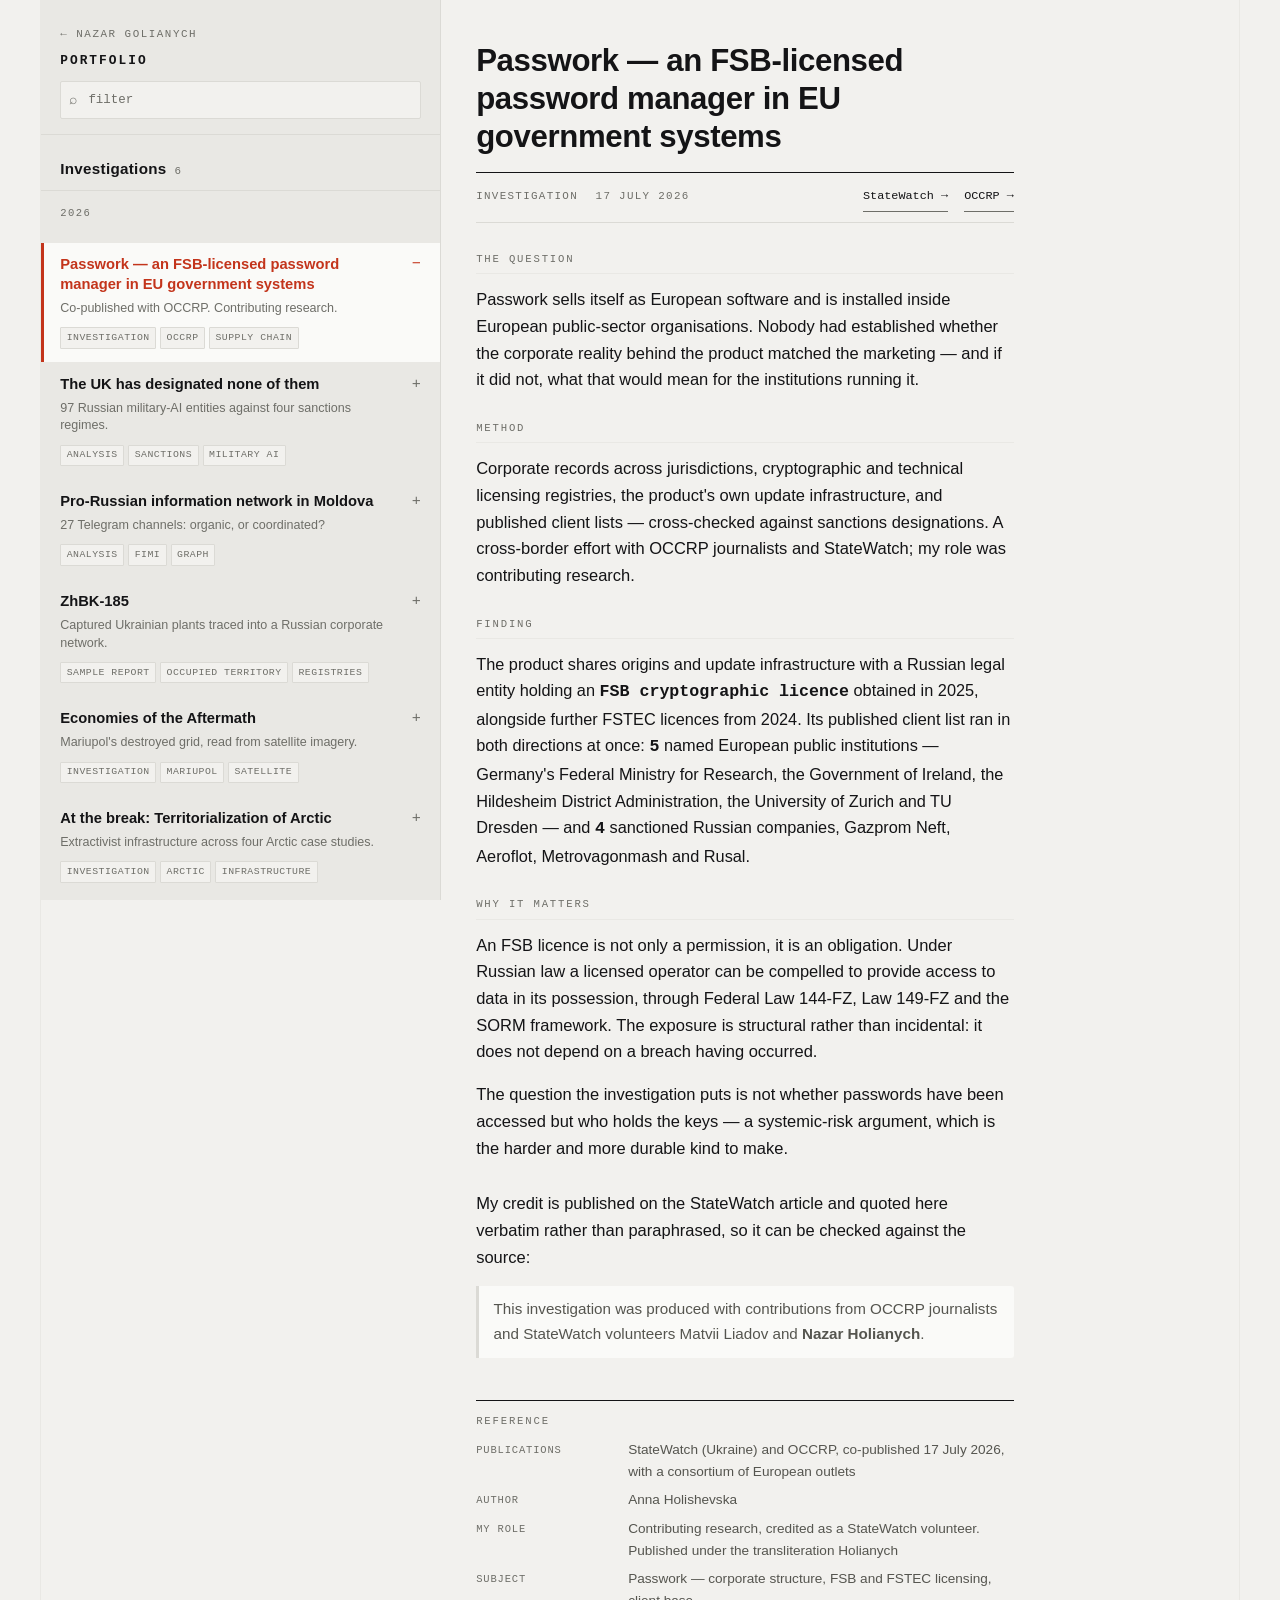
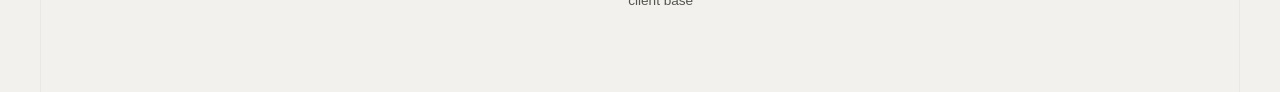
==== commit 7a2693ff: "Charts to HTML, one accent, one merged portfolio page Charts. SVG <text> has no layout engine — ever" ====
--- a/investigations/index.html
+++ b/investigations/index.html
@@ -2,573 +2,20 @@
 <html lang="en">
 <head>
 <meta charset="utf-8">
-<meta name="viewport" content="width=device-width, initial-scale=1">
-<title>Investigations — Nazar Golianych</title>
-<meta name="description" content="Investigations and analysis: sanctions coverage, Russian corporate structures in occupied territory, coordinated information networks.">
+<title>Moved — Nazar Golianych</title>
+<link rel="canonical" href="../portfolio/">
+<meta name="robots" content="noindex">
+<script>
+/* preserve the item anchor across the move */
+location.replace('../portfolio/' + (location.hash || ''));
+</script>
+<meta http-equiv="refresh" content="0; url=../portfolio/">
 <link rel="stylesheet" href="../assets/style.css">
 </head>
-<body class="no-js">
-<a class="skip" href="#detail">Skip to the selected item</a>
-
-<div class="browser">
-
-<!-- ============ list pane ============ -->
-<nav class="pane-list" aria-label="Investigations">
-  <div class="list-head">
-    <a class="home" href="../">← Nazar Golianych</a>
-    <h1>Investigations</h1>
-    <div class="search">
-      <label class="skip" for="q">Filter investigations</label>
-      <input id="q" type="search" placeholder="filter" autocomplete="off" spellcheck="false">
-    </div>
-  </div>
-
-  <h2 class="year">2026</h2>
-  <ul class="rows">
-    <li class="row"><a href="#passwork">
-      <span class="rt">European Password Manager Shares Origins and Updates With State-Certified Russian Firm</span>
-      <span class="sign">+</span>
-      <span class="rd">An FSB-licensed password manager inside EU government systems.</span>
-      <span class="tags"><i class="tag">Investigation</i><i class="tag">OCCRP</i><i class="tag">Supply chain</i></span>
-    </a></li>
-
-    <li class="row"><a href="#russian-military-ai">
-      <span class="rt">The UK has designated none of them</span>
-      <span class="sign">+</span>
-      <span class="rd">97 Russian military-AI entities checked against four sanctions regimes.</span>
-      <span class="tags"><i class="tag">Analysis</i><i class="tag">Sanctions</i><i class="tag">Military AI</i></span>
-    </a></li>
-
-    <li class="row"><a href="#moldova">
-      <span class="rt">Pro-Russian information network in Moldova</span>
-      <span class="sign">+</span>
-      <span class="rd">Graph analysis of 27 Telegram channels: organic, or coordinated?</span>
-      <span class="tags"><i class="tag">Analysis</i><i class="tag">FIMI</i><i class="tag">Graph</i></span>
-    </a></li>
-
-    <li class="row"><a href="#zhbk-185">
-      <span class="rt">ZhBK-185</span>
-      <span class="sign">+</span>
-      <span class="rd">Captured Ukrainian plants traced into a Russian corporate network.</span>
-      <span class="tags"><i class="tag">Sample report</i><i class="tag">Occupied territory</i><i class="tag">Registries</i></span>
-    </a></li>
-  </ul>
-
-  <ul class="rows">
-    <li class="row"><a href="#economies-of-the-aftermath">
-      <span class="rt">Economies of the Aftermath</span>
-      <span class="sign">+</span>
-      <span class="rd">Mariupol's destroyed grid, read from satellite imagery.</span>
-      <span class="tags"><i class="tag">Investigation</i><i class="tag">Mariupol</i><i class="tag">Satellite</i></span>
-    </a></li>
-
-    <li class="row"><a href="#arctic">
-      <span class="rt">At the break: Territorialization of Arctic</span>
-      <span class="sign">+</span>
-      <span class="rd">Russia's extractivist infrastructure across four Arctic case studies.</span>
-      <span class="tags"><i class="tag">Investigation</i><i class="tag">Arctic</i><i class="tag">Infrastructure</i></span>
-    </a></li>
-  </ul>
-
-  <p class="no-hits" hidden>No matching item.</p>
-</nav>
-
-<!-- ============ detail pane ============ -->
-<div class="pane-detail" id="detail">
-
-<!-- ---------------------------------------------------------- -->
-<article class="item" id="passwork">
-  <button class="back" type="button">← Investigations</button>
-  <h2>European Password Manager Shares Origins and Updates With State-Certified Russian Firm</h2>
-  <div class="meta">
-    <span class="type">Investigation</span>
-    <span class="date">17 July 2026</span>
-    <span class="out">
-      <a href="https://statewatch.org.ua/en/publications/rozsliduvannia/sanktsii/passwork-fsb-password-manager-eu-government/">StateWatch →</a>
-      <a href="https://www.occrp.org/en/investigation/european-password-manager-shares-origins-and-updates-with-state-certified-russian-firm">OCCRP →</a>
-    </span>
-  </div>
-
-  <div class="beat">
-    <h3>The question</h3>
-    <p>Passwork sells itself as European software and is installed inside European public-sector
-    organisations. Nobody had established whether the corporate reality behind the product
-    matched the marketing — and if it did not, what that would mean for the institutions
-    running it.</p>
-  </div>
-
-  <div class="beat">
-    <h3>Method</h3>
-    <p>Corporate records across jurisdictions, cryptographic and technical licensing registries,
-    the product's own update infrastructure, and published client lists — cross-checked against
-    sanctions designations. A cross-border effort with OCCRP journalists and StateWatch; my role
-    was contributing research.</p>
-  </div>
-
-  <div class="beat finding">
-    <h3>Finding</h3>
-    <p>The product shares origins and update infrastructure with a Russian legal entity holding
-    an <strong class="found">FSB cryptographic licence</strong> obtained in 2025, alongside
-    further FSTEC licences from 2024. Its published client list ran in both directions at once:
-    <strong class="found">5</strong> named European public institutions — Germany's Federal
-    Ministry for Research, the Government of Ireland, the Hildesheim District Administration,
-    the University of Zurich and TU Dresden — and <strong class="found">4</strong> sanctioned
-    Russian companies, Gazprom Neft, Aeroflot, Metrovagonmash and Rusal.</p>
-  </div>
-
-  <div class="beat">
-    <h3>Why it matters</h3>
-    <p>An FSB licence is not only a permission, it is an obligation. Under Russian law a
-    licensed operator can be compelled to provide access to data in its possession, through
-    Federal Law 144-FZ, Law 149-FZ and the SORM framework. The exposure is therefore structural
-    rather than incidental: it does not depend on a breach having occurred.</p>
-    <p>The question the investigation puts is not whether passwords have been accessed but who
-    holds the keys — a systemic-risk argument, which is the harder and more durable kind to
-    make.</p>
-  </div>
-
-  <p>My credit is published on the StateWatch article and quoted here verbatim rather than
-  paraphrased, so it can be checked against the source:</p>
-
-  <blockquote><p>This investigation was produced with contributions from OCCRP journalists and
-  StateWatch volunteers Matvii Liadov and <strong>Nazar Holianych</strong>.</p></blockquote>
-
-  <div class="source">
-    <h3>Reference</h3>
-    <dl>
-      <dt>Publications</dt><dd>StateWatch (Ukraine) and OCCRP, co-published 17 July 2026, with a consortium of European outlets</dd>
-      <dt>Author</dt><dd>Anna Holishevska</dd>
-      <dt>My role</dt><dd>Contributing research, credited as a StateWatch volunteer. Published under the transliteration Holianych</dd>
-      <dt>Subject</dt><dd>Passwork — corporate structure, FSB and FSTEC licensing, client base</dd>
-    </dl>
-  </div>
-</article>
-
-<!-- ---------------------------------------------------------- -->
-<article class="item" id="russian-military-ai">
-  <button class="back" type="button">← Investigations</button>
-  <h2>The UK has designated none of them</h2>
-  <div class="meta">
-    <span class="type">Analysis</span>
-    <span class="date">2026</span>
-    <span class="out"><a href="../briefs/russian-military-ai.html">Full brief →</a></span>
-  </div>
-
-  <div class="beat">
-    <h3>The question</h3>
-    <p>Sanctions policy has tracked hardware — components, microelectronics, supply chains —
-    because goods are legible to a goods-based regime. The developer layer writing the
-    targeting, recognition, monitoring and censorship software has been tracked much less. How
-    much less, and where exactly are the holes?</p>
-  </div>
-
-  <div class="beat">
-    <h3>Method</h3>
-    <p>97 entities identified from Russian-language open sources — product documentation,
-    procurement records, technology-park residency lists, university laboratory pages,
-    independent investigative reporting. Inclusion requires a sourced link to a military,
-    surveillance or information-control application, not merely that the entity works on AI.</p>
-    <p>Each record carries registry number (OGRN), tax number (INN), addresses in three
-    languages, a sourced designation justification and an explicit listed / not-listed status
-    per jurisdiction. Registry numbers rather than names are the load-bearing choice: Russian
-    corporate names are unstable and routinely re-registered, but a registration number
-    survives renaming.</p>
-  </div>
-
-  <div class="beat finding">
-    <h3>Finding</h3>
-    <p>Ukraine has designated <strong class="found">47</strong>, the United States
-    <strong class="found">31</strong>, the European Union <strong class="found">21</strong> —
-    and the United Kingdom <strong class="gap">none of the 97</strong>.
-    <strong class="gap">62%</strong> carry no Western designation at all,
-    <strong class="gap">41%</strong> none in any of the four jurisdictions, and
-    <strong class="gap">20</strong> are Ukraine-listed with no Western follow-through.</p>
-
-    <figure class="fig">
-      <svg viewBox="0 0 960 380" role="img" aria-labelledby="f-cov-t f-cov-d">
-        <title id="f-cov-t">Entities designated, of 97 mapped</title>
-        <desc id="f-cov-d">Each row is a track representing all 97 entities. Ukraine's fill reaches 47, the United States 31, the European Union 21. The United Kingdom track is completely empty, with a zero set where a bar would begin.</desc>
-        <text x="0" y="26" font-size="26" letter-spacing="2.4" class="f-ink3">ENTITIES DESIGNATED</text>
-        <text x="870" y="54" font-size="22" text-anchor="end" class="f-ink3">97</text>
-        <line x1="870" y1="62" x2="870" y2="338" class="s-rule" stroke-width="2"/>
-
-        <text x="0" y="104" font-size="30" class="f-ink2">UKR</text>
-        <rect x="130" y="70" width="740" height="52" class="nf s-rule" stroke-width="1.5"/>
-        <rect x="130" y="70" width="359" height="52" class="f-found"/>
-        <text x="890" y="106" font-size="34" class="f-found">47</text>
-
-        <text x="0" y="174" font-size="30" class="f-ink2">USA</text>
-        <rect x="130" y="140" width="740" height="52" class="nf s-rule" stroke-width="1.5"/>
-        <rect x="130" y="140" width="237" height="52" class="f-found"/>
-        <text x="890" y="176" font-size="34" class="f-found">31</text>
-
-        <text x="0" y="244" font-size="30" class="f-ink2">EU</text>
-        <rect x="130" y="210" width="740" height="52" class="nf s-rule" stroke-width="1.5"/>
-        <rect x="130" y="210" width="160" height="52" class="f-found"/>
-        <text x="890" y="246" font-size="34" class="f-found">21</text>
-
-        <text x="0" y="314" font-size="30" class="f-gap">UK</text>
-        <rect x="130" y="280" width="740" height="52" class="nf s-gap" stroke-width="2"/>
-        <text x="146" y="316" font-size="34" class="f-gap">0</text>
-      </svg>
-      <figcaption>Every track is all 97 entities, so the unfilled portion is the shortfall without arithmetic. The UK track is empty rather than outlined-and-empty-looking: an absence should read as an absence.</figcaption>
-    </figure>
-  </div>
-
-  <div class="beat">
-    <h3>Why it matters</h3>
-    <p>A zero is a different kind of number from a low number. US and EU coverage describes a
-    regime that has engaged the sector and reached part of it; an empty track describes one that
-    has not started — and not for want of instruments, since the UK maintains detailed
-    goods-based export controls across 11 schedules under the same Russia regime.</p>
-
-    <figure class="fig">
-      <svg viewBox="0 0 960 380" role="img" aria-labelledby="f-cl-t f-cl-d">
-        <title id="f-cl-t">Coverage by cluster, bar length proportional to cluster size</title>
-        <desc id="f-cl-d">Six clusters as stacked bars, ordered largest first. Bar length is the number of entities in the cluster; the coral portion is the share with no Western designation and the amber portion the share designated. Unmanned systems is the largest cluster at 34 entities with 65 percent ungoverned. Computer vision, at 13 entities, has the largest proportional gap at 77 percent. Microelectronics, at 12 entities, is the best covered at 42 percent.</desc>
-        <text x="0" y="26" font-size="26" letter-spacing="2.4" class="f-ink3">BY CLUSTER — BAR LENGTH IS CLUSTER SIZE</text>
-        <rect x="0" y="44" width="16" height="16" class="f-gap"/>
-        <text x="24" y="58" font-size="22" class="f-ink3">no Western designation</text>
-        <rect x="320" y="44" width="16" height="16" class="f-found"/>
-        <text x="344" y="58" font-size="22" class="f-ink3">designated</text>
-
-        <text x="0" y="104" font-size="26" class="f-ink2">UAV, weapons AI</text>
-        <rect x="280" y="80" width="375" height="34" class="f-gap"/>
-        <rect x="655" y="80" width="205" height="34" class="f-found"/>
-        <text x="950" y="105" font-size="30" text-anchor="end" class="f-gap">65%</text>
-
-        <text x="0" y="152" font-size="26" class="f-ink2">Media monitoring</text>
-        <rect x="280" y="128" width="136" height="34" class="f-gap"/>
-        <rect x="416" y="128" width="120" height="34" class="f-found"/>
-        <text x="950" y="153" font-size="30" text-anchor="end" class="f-gap">53%</text>
-
-        <text x="0" y="200" font-size="26" class="f-ink2">Computer vision</text>
-        <rect x="280" y="176" width="171" height="34" class="f-gap"/>
-        <rect x="451" y="176" width="51" height="34" class="f-found"/>
-        <text x="950" y="201" font-size="30" text-anchor="end" class="f-gap">77%</text>
-
-        <text x="0" y="248" font-size="26" class="f-ink2">Microelectronics</text>
-        <rect x="280" y="224" width="85" height="34" class="f-gap"/>
-        <rect x="365" y="224" width="120" height="34" class="f-found"/>
-        <text x="950" y="249" font-size="30" text-anchor="end" class="f-gap">42%</text>
-
-        <text x="0" y="296" font-size="26" class="f-ink2">Universities</text>
-        <rect x="280" y="272" width="136" height="34" class="f-gap"/>
-        <rect x="416" y="272" width="68" height="34" class="f-found"/>
-        <text x="950" y="297" font-size="30" text-anchor="end" class="f-gap">67%</text>
-
-        <text x="0" y="344" font-size="26" class="f-ink2">State funds</text>
-        <rect x="280" y="320" width="119" height="34" class="f-gap"/>
-        <rect x="399" y="320" width="68" height="34" class="f-found"/>
-        <text x="950" y="345" font-size="30" text-anchor="end" class="f-gap">64%</text>
-      </svg>
-      <figcaption>Length is cluster size, so proportion and absolute scale read together: the largest proportional gap sits in computer vision, one of the smallest clusters, while the best-covered cluster is microelectronics — which is what a goods-based regime is built to reach.</figcaption>
-    </figure>
-
-    <p>The twenty Ukraine-listed entities with no Western follow-through are the
-    lowest-friction candidates for alignment, because the identification and evidentiary work is
-    already done and published. And Cluster III — media monitoring, censorship and cyber
-    operations — is the counter-disinformation cut: fifteen entities building the systems that
-    detect, characterise and act on the information environment, several marketed openly to
-    government buyers.</p>
-  </div>
-
-  <p class="note">The brief publishes the finding, the taxonomy, the record schema and three
-  fully worked examples — all drawn only from entities already under public designation, so
-  nothing is disclosed that is not already a published listing. The dataset itself is held
-  privately. <strong>Full dataset available on request.</strong></p>
-
-  <div class="source">
-    <h3>Sources and limits</h3>
-    <dl>
-      <dt>Entity set</dt><dd>Russian-language open sources; inclusion requires a sourced link to a military, surveillance or information-control application</dd>
-      <dt>Designation</dt><dd>Checked per entity against the published lists of all four regimes as an explicit binary; no jurisdiction inferred from another</dd>
-      <dt>Caveat</dt><dd>Designation status is a snapshot. 97 is a floor on the sector, not a census of it</dd>
-      <dt>Dataset</dt><dd>Held privately — available on request</dd>
-    </dl>
-  </div>
-</article>
-
-<!-- ---------------------------------------------------------- -->
-<article class="item" id="moldova">
-  <button class="back" type="button">← Investigations</button>
-  <h2>Pro-Russian information network in Moldova</h2>
-  <div class="meta">
-    <span class="type">Analysis</span>
-    <span class="date">May 2026</span>
-    <span class="out"><a href="https://github.com/NazarGol/moldova-information-network">Repository →</a></span>
-  </div>
-
-  <div class="beat">
-    <h3>The question</h3>
-    <p>Within a fixed perimeter of 28 Telegram channels pushing pro-Russian and anti-Western
-    content in Moldova, does the observable structure look organic — or does it show
-    coordination? The perimeter was defined in advance, so the question is about structure
-    inside a boundary, not about discovering a network from scratch.</p>
-  </div>
-
-  <div class="beat">
-    <h3>Method</h3>
-    <p>A batch script drove GroupInt across every target — 500 messages each, endorsement
-    extraction, flood-wait handling, failures logged and skipped rather than aborting the run —
-    into a Neo4j graph. Edges are <code>ENDORSES</code> relations parsed from
-    <code>@username</code> and <code>t.me/</code> links in message text. Degree metrics in
-    Cypher; clustering is an analyst's reading, since the Neo4j GDS plugin was unavailable.</p>
-  </div>
-
-  <div class="beat finding">
-    <h3>Finding</h3>
-    <p><strong>27</strong> channels indexed of 28 targeted, <strong>23,110</strong> messages,
-    <strong>424</strong> endorsement links across <strong>164</strong> unique channel pairs,
-    <strong>4</strong> clusters. <code>@primulinmd</code> receives <strong>83</strong>
-    endorsements and sends <strong>8</strong>; KP Moldova sends <strong>129</strong> and
-    receives <strong class="gap">none</strong>.</p>
-
-    <figure class="fig">
-      <svg viewBox="0 0 960 620" role="img" aria-labelledby="f-net-t f-net-d">
-        <title id="f-net-t">Schematic of the Moldovan channel network</title>
-        <desc id="f-net-d">Node size is proportional to endorsements received. The channel primulinmd receives 83 endorsements from all three narrative pipelines and is by far the largest node. KP Moldova sends 129 endorsements and receives none, so despite being the busiest distributor it is drawn small, with only outgoing arrows.</desc>
-        <defs>
-          <marker id="n-ink" viewBox="0 0 10 10" refX="9" refY="5" markerWidth="7" markerHeight="7" orient="auto"><path d="M0,0 L10,5 L0,10 z" class="f-ink2"/></marker>
-          <marker id="n-fade" viewBox="0 0 10 10" refX="9" refY="5" markerWidth="7" markerHeight="7" orient="auto"><path d="M0,0 L10,5 L0,10 z" class="f-ink3"/></marker>
-          <marker id="n-hot" viewBox="0 0 10 10" refX="9" refY="5" markerWidth="5" markerHeight="5" orient="auto"><path d="M0,0 L10,5 L0,10 z" class="f-gap"/></marker>
-        </defs>
-        <text x="0" y="26" font-size="26" letter-spacing="2.4" class="f-ink3">NODE SIZE ∝ ENDORSEMENTS RECEIVED</text>
-        <text x="0" y="128" font-size="26" class="f-ink3">anti-Sandu</text>
-        <text x="0" y="330" font-size="26" class="f-ink3">Transnistrian</text>
-        <text x="0" y="520" font-size="26" class="f-ink3">Gagauz</text>
-        <path d="M222,168 C400,208 496,244 566,292" class="s-gap nf" stroke-width="10" marker-end="url(#n-hot)"/>
-        <path d="M196,340 C380,344 470,342 558,342" class="s-ink2 nf" stroke-width="4" marker-end="url(#n-ink)"/>
-        <path d="M186,512 C400,504 502,438 578,390" class="s-ink2 nf" stroke-width="3" marker-end="url(#n-ink)"/>
-        <circle cx="190" cy="150" r="26" class="f-panel s-ink" stroke-width="3"/>
-        <text x="190" y="104" font-size="28" text-anchor="middle" class="f-ink">KP Moldova</text>
-        <text x="190" y="218" font-size="26" text-anchor="middle" class="f-ink3">out 129 · in 0</text>
-        <path d="M168,131 C138,100 112,92 88,94" class="s-ink3 nf" stroke-width="2.5" marker-end="url(#n-fade)"/>
-        <path d="M166,166 C130,182 108,200 96,220" class="s-ink3 nf" stroke-width="2.5" marker-end="url(#n-fade)"/>
-        <path d="M212,174 C222,204 226,222 228,242" class="s-ink3 nf" stroke-width="2.5" marker-end="url(#n-fade)"/>
-        <circle cx="82" cy="94" r="7" class="f-ink3"/>
-        <circle cx="92" cy="228" r="7" class="f-ink3"/>
-        <circle cx="230" cy="250" r="7" class="f-ink3"/>
-        <circle cx="700" cy="342" r="118" class="f-gapbg s-gap" stroke-width="5"/>
-        <text x="700" y="338" font-size="86" text-anchor="middle" class="f-gap">83</text>
-        <text x="700" y="382" font-size="26" text-anchor="middle" class="f-gap">received</text>
-        <text x="700" y="506" font-size="32" text-anchor="middle" class="f-ink">@primulinmd</text>
-        <text x="700" y="540" font-size="26" text-anchor="middle" class="f-ink3">sends 8</text>
-        <circle cx="170" cy="340" r="14" class="f-panel s-ink2" stroke-width="2.5"/>
-        <text x="170" y="298" font-size="24" text-anchor="middle" class="f-ink2">e_tiraspol</text>
-        <circle cx="162" cy="508" r="12" class="f-panel s-ink2" stroke-width="2.5"/>
-        <text x="180" y="562" font-size="24" text-anchor="middle" class="f-ink2">gagauznewsmd</text>
-      </svg>
-      <figcaption>Sizing by endorsements received inverts the obvious reading: the busiest channel in the network is one of the smallest nodes here, because nothing comes back to it.</figcaption>
-    </figure>
-
-    <p>Three coordination indicators, weighted separately rather than collapsed: byte-identical
-    texts published the same day by two Transnistrian channels; four or more channels framing
-    the 27 May gas VAT decision within hours in near-identical wording; and a narrow shared set
-    of externally cited channels across otherwise unconnected clusters.</p>
-  </div>
-
-  <div class="beat">
-    <h3>Why it matters</h3>
-    <p>A channel cited by ideologically distinct clusters that cites almost nobody in return is
-    the network's shared authority. That degree asymmetry is a structural signature — it does
-    not depend on reading the content, which makes it cheap to compute and hard to disguise.</p>
-    <p>The honest limit is stated with it: identical text and synchronised timing are consistent
-    with coordination, and equally consistent with a shared press-service feed. The report says
-    which is which for each pattern rather than collapsing them into one claim.</p>
-  </div>
-
-  <div class="source">
-    <h3>Sources and limits</h3>
-    <dl>
-      <dt>Perimeter</dt><dd>The 28-channel set was defined in advance; this describes structure inside a boundary</dd>
-      <dt>Depth</dt><dd>500 messages per channel, roughly March–May 2026 — not full history</dd>
-      <dt>Edges</dt><dd>Explicit links only; screenshot reposts and paraphrased attribution are invisible, so the edge count is a floor</dd>
-      <dt>Clustering</dt><dd>Manual — the Neo4j GDS plugin was unavailable, so no community detection was run</dd>
-      <dt>Tooling</dt><dd>GroupInt, by OSINT for Ukraine — a collection harness, not authored by me</dd>
-      <dt>Not published</dt><dd>The raw scraped message corpus and Telegram session material</dd>
-    </dl>
-  </div>
-</article>
-
-<!-- ---------------------------------------------------------- -->
-<article class="item" id="zhbk-185">
-  <button class="back" type="button">← Investigations</button>
-  <h2>ZhBK-185</h2>
-  <div class="meta">
-    <span class="type">Sample report</span>
-    <span class="date">June 2026</span>
-    <span class="out"><a href="../briefs/zhbk-185.html">Full report →</a></span>
-  </div>
-
-  <div class="beat">
-    <h3>The question</h3>
-    <p>ZhBK-185 produces anti-tank obstacles in occupied Zaporizhzhia oblast, at sites in
-    Berdiansk and Melitopol. Those are not new-build factories — they are Ukrainian
-    reinforced-concrete plants that existed before the occupation. Which plants were captured,
-    and is the operation run by the same people who ran them before?</p>
-  </div>
-
-  <div class="beat">
-    <h3>Method</h3>
-    <p>Identify the pre-war entity from Ukrainian registry data, then find the successor in
-    Russian registries <strong>by physical address rather than by name</strong> — the address
-    survives the renaming — then compare directorships across the two systems. Names change,
-    corporate forms change, jurisdictions change; addresses and registry numbers persist.</p>
-  </div>
-
-  <div class="beat finding">
-    <h3>Finding</h3>
-    <p><strong>Two</strong> plants, <strong>five</strong> linked legal entities, and management
-    continuity across the seizure. At Melitopol the long-standing director of the pre-war
-    Ukrainian company is now general director of the Russian successor, appointed
-    <strong>June 2023</strong>, holding a founder's stake of <strong>~20.5%</strong>. At
-    Berdiansk the current director of the Russian entity at the original plant address is a
-    former deputy mayor and a known political associate of the MP whose family held pre-war
-    ownership. Of four individuals in directing roles, <strong>three hold Ukrainian
-    citizenship</strong>.</p>
-  </div>
-
-  <div class="beat">
-    <h3>Why it matters</h3>
-    <p>Continuity changes what the case is. A plant seized and run by outside operators is
-    expropriation; a plant whose management stayed in place and took equity in the vehicle that
-    acquired it is something else, with a documented ownership interest attached.</p>
-    <p>It also generalises. The method — pre-war entity, successor by address, then check the
-    people — applies to any occupied-asset case, and it works because operational convenience
-    beats operational security: the successor keeps the address, and often the email domain.</p>
-  </div>
-
-  <p class="note">Individuals are anonymised by role throughout. Corporate registry identifiers
-  are retained: companies operating in occupied territory are legitimate subjects of open-source
-  research, and the registry numbers are the evidence. Personal-profile links have been
-  removed.</p>
-
-  <div class="source">
-    <h3>Reference</h3>
-    <dl>
-      <dt>Status</dt><dd>Sample analytical report — training exercise. Not client work and not commissioned; published to show method</dd>
-      <dt>Sources</dt><dd>Ukrainian registry data (EDRPOU) and pre-war corporate directories; Russian registry aggregators queried by address; brand website contact records; existing published investigations as corroboration</dd>
-      <dt>Limits</dt><dd>Registry aggregators are secondary sources. The continuity finding is an identity inference across two registry systems in two languages, not a documentary confirmation</dd>
-      <dt>Financials</dt><dd>Entity-level only, and not attributable to the fortification line — the Berdiansk operator's primary activity code is wholesale fuel trade, one of some seventy declared areas</dd>
-    </dl>
-  </div>
-</article>
-
-<!-- ---------------------------------------------------------- -->
-<article class="item" id="economies-of-the-aftermath">
-  <button class="back" type="button">← Investigations</button>
-  <h2>Economies of the Aftermath</h2>
-  <div class="meta">
-    <span class="type">Investigation</span>
-    <span class="date">Anti-War Coalition Journal</span>
-    <span class="out"><a href="https://antiwarcoalition.art/texts/16375855-5189-4da4-a8ee-12f2aff4d59e">Read →</a></span>
-  </div>
-
-  <div class="beat">
-    <h3>The question</h3>
-    <p>Mariupol is routinely described as a city awaiting reconstruction. That framing assumes
-    destruction is an interruption in an economy that will resume. What if the destruction is
-    not an interruption but a precondition — and what would the physical record show?</p>
-  </div>
-
-  <div class="beat">
-    <h3>Method</h3>
-    <p>Satellite imagery analysis of the city's energy infrastructure, working from the grid
-    rather than from buildings. Transmission lines and substations are large, fixed, and
-    identifiable from above, which makes them a harder evidentiary base than damage counts of
-    housing stock — and they determine what an economy can physically do afterwards.</p>
-  </div>
-
-  <div class="beat finding">
-    <h3>Finding</h3>
-    <p><strong>15</strong> power transmission lines and <strong>16</strong> substations at
-    330/220/110 kV assessed across the city. What is destroyed is not only physical plant but
-    the arrangements that let an economy function on its own terms: labour relations, market
-    access, and the connective infrastructure between them.</p>
-  </div>
-
-  <div class="beat">
-    <h3>Why it matters</h3>
-    <p>The piece argues that such economies read better as an <em>architecture of gaps</em> —
-    disrupted labour, fractured markets, severed infrastructure — than as sites awaiting
-    reconstruction. The distinction is not rhetorical: the two readings ask different
-    questions.</p>
-    <p>A site awaiting reconstruction invites asking when rebuilding starts. An architecture of
-    gaps invites asking who the gaps are for — and grid capacity is where that question becomes
-    answerable, because whoever rebuilds the substations decides what the city can produce and
-    for whom.</p>
-  </div>
-
-  <div class="source">
-    <h3>Reference</h3>
-    <dl>
-      <dt>Publication</dt><dd>Anti-War Coalition Journal</dd>
-      <dt>Byline</dt><dd>Nazar Golianych / UA</dd>
-      <dt>Date</dt><dd>Not stated on the published page</dd>
-      <dt>Evidence</dt><dd>Satellite imagery assessment of Mariupol transmission lines and 330/220/110 kV substations</dd>
-    </dl>
-  </div>
-</article>
-
-<!-- ---------------------------------------------------------- -->
-<article class="item" id="arctic">
-  <button class="back" type="button">← Investigations</button>
-  <h2>At the break: Territorialization of Arctic</h2>
-  <div class="meta">
-    <span class="type">Investigation</span>
-    <span class="date">roflflfl.github.io</span>
-    <span class="out"><a href="https://roflflfl.github.io/portfolio/#arctic-territorialization">Read →</a></span>
-  </div>
-
-  <div class="beat">
-    <h3>The question</h3>
-    <p>Accelerating ice loss is usually reported as an environmental story. It is also an access
-    story: as the ice retreats, parts of the Arctic become physically reachable that were not
-    before. How does Russia convert that new access into control, and is the process visible
-    from open sources?</p>
-  </div>
-
-  <div class="beat">
-    <h3>Method</h3>
-    <p>Open-source infrastructure analysis across four case studies chosen to sit in different
-    domains — extraction, shipping, communications and military presence — so that a common
-    pattern across them would not be an artefact of looking at one kind of asset.</p>
-  </div>
-
-  <div class="beat finding">
-    <h3>Finding</h3>
-    <p><strong>4</strong> case studies — the Prirazlomnaya platform, the first extraction
-    installation on the Arctic shelf; the North Sea Passage; a transarctic fibre-optic cable;
-    and military expansion along the northern border — describe <strong>1</strong> process
-    rather than four developments. Each layer is separately visible in open sources, which is
-    what makes the whole traceable without privileged access.</p>
-  </div>
-
-  <div class="beat">
-    <h3>Why it matters</h3>
-    <p>Extraction, shipping route, data cable and garrison are four layers of a single claim,
-    and the direction of that claim is a reorientation of Arctic spatial and economic networks
-    toward East Asia.</p>
-    <p>Read one layer at a time, each looks like ordinary development. Read together, they are a
-    territorial strategy — which is an argument for infrastructure analysis over incident
-    reporting when the subject is a slow process rather than an event.</p>
-  </div>
-
-  <div class="source">
-    <h3>Reference</h3>
-    <dl>
-      <dt>Published</dt><dd>roflflfl.github.io/portfolio</dd>
-      <dt>Date</dt><dd>Not stated on the published page</dd>
-      <dt>Case studies</dt><dd>Prirazlomnaya platform · North Sea Passage · transarctic fibre-optic cable · military expansion on the northern border</dd>
-      <dt>Method</dt><dd>Open-source infrastructure analysis</dd>
-    </dl>
-  </div>
-</article>
-
-</div><!-- /pane-detail -->
-</div><!-- /browser -->
-
-<script src="../assets/browser.js"></script>
+<body class="landing">
+<main>
+  <p class="summary">Investigations and engineering now live in one place.</p>
+  <ul><li><a href="../portfolio/">Go to the portfolio</a></li></ul>
+</main>
 </body>
 </html>
--- a/assets/style.css
+++ b/assets/style.css
@@ -1,49 +1,37 @@
 /* ------------------------------------------------------------------
    Nazar Golianych — shared surface
 
-   Palette encodes the subject: presence and absence in registries.
-   Warm bone text on a cold blue-green ground, so it reads printed
-   rather than emitted. Two accents, each with exactly one job:
-
-     --found  amber   what exists — designated, confirmed, present
-     --gap    coral   what is missing — zero, absence, the finding
-
-   Neither is ever decorative and neither is ever on a heading.
-   --link is navigation only and carries no argument.
+   One accent. It marks the finding and nothing else: zeros, gaps, the
+   number an entry exists to report, the active row. Never on a heading,
+   never on body text, never decorative. Everything else is grey.
+   Charts that need two states use accent against --ink-3 or a hairline,
+   never a second hue.
    ------------------------------------------------------------------ */
 
 :root{
-  /* dark is the primary derivation */
-  --bg:#0E1315; --panel:#141A1C; --panel-2:#1A2225;
-  --ink:#E9E4DA; --ink-2:#A7AEAB; --ink-3:#78827F;
-  --rule:#243032; --rule-2:#1B2426;
-  --found:#D9A441; --found-bg:#241B0E;
-  --gap:#E2624A;   --gap-bg:#26140F;
-  --link:#6FA8A2;
+  --bg:#0C0C0E; --panel:#131316; --panel-2:#191A1D;
+  --ink:#EDEDEA; --ink-2:#9A9A96; --ink-3:#7C7C77;
+  --rule:#232326; --rule-2:#1A1A1D;
+  --accent:#FF4F35; --accent-bg:#1F0F0C;
   --mono:ui-monospace,"SF Mono",SFMono-Regular,Menlo,Consolas,"Liberation Mono",monospace;
   --sans:-apple-system,BlinkMacSystemFont,"Segoe UI",Inter,Roboto,"Helvetica Neue",Arial,sans-serif;
   --list-w:25rem;
   --shell:1200px;
-  --measure:38rem;   /* ≈ 74 characters */
-}
-/* light: same two accents, darkened to hold contrast on warm paper */
+  --measure:38rem;
+}
 @media (prefers-color-scheme:light){
   :root:not([data-theme="dark"]){
-    --bg:#F4F1E9; --panel:#FBF9F3; --panel-2:#EAE6DA;
-    --ink:#12181A; --ink-2:#3F4A4C; --ink-3:#5D6765;
-    --rule:#D5CFC1; --rule-2:#E5E0D4;
-    --found:#855C0C; --found-bg:#F2E9D4;
-    --gap:#B4402A;   --gap-bg:#F6E4DE;
-    --link:#2F6B65;
+    --bg:#F2F1EE; --panel:#FAFAF8; --panel-2:#E9E8E4;
+    --ink:#141416; --ink-2:#55554F; --ink-3:#6E6E68;
+    --rule:#DBDAD5; --rule-2:#E9E8E4;
+    --accent:#C3341B; --accent-bg:#F8E7E2;
   }
 }
 :root[data-theme="light"]{
-  --bg:#F4F1E9; --panel:#FBF9F3; --panel-2:#EAE6DA;
-  --ink:#12181A; --ink-2:#3F4A4C; --ink-3:#5D6765;
-  --rule:#D5CFC1; --rule-2:#E5E0D4;
-  --found:#855C0C; --found-bg:#F2E9D4;
-  --gap:#B4402A;   --gap-bg:#F6E4DE;
-  --link:#2F6B65;
+  --bg:#F2F1EE; --panel:#FAFAF8; --panel-2:#E9E8E4;
+  --ink:#141416; --ink-2:#55554F; --ink-3:#6E6E68;
+  --rule:#DBDAD5; --rule-2:#E9E8E4;
+  --accent:#C3341B; --accent-bg:#F8E7E2;
 }
 
 *{box-sizing:border-box}
@@ -55,30 +43,37 @@
 }
 h1,h2,h3{line-height:1.22; letter-spacing:-0.012em; font-weight:640; margin:0}
 p{margin:0 0 1rem}
-a{color:var(--link); text-decoration:none; border-bottom:1px solid color-mix(in srgb,var(--link) 34%,transparent)}
-a:hover{border-bottom-color:var(--link)}
-a:focus-visible,button:focus-visible,input:focus-visible{outline:2px solid var(--link); outline-offset:3px; border-radius:2px}
+/* links carry no accent — foreground with a rule under it */
+a{color:var(--ink); text-decoration:none; border-bottom:1px solid var(--ink-3)}
+a:hover{border-bottom-color:var(--ink)}
+a:focus-visible,button:focus-visible,input:focus-visible{outline:2px solid var(--accent); outline-offset:3px; border-radius:2px}
 code{font-family:var(--mono); font-size:.9em; overflow-wrap:anywhere}
 .skip{position:absolute; left:-9999px}
 .skip:focus{left:.5rem; top:.5rem; position:fixed; background:var(--panel); color:var(--ink);
-  padding:.6rem .9rem; border:2px solid var(--link); border-radius:3px; z-index:99}
-
-/* semantic inline accents — presence and absence, nothing else */
-.found{color:var(--found)}
-.gap{color:var(--gap)}
+  padding:.6rem .9rem; border:2px solid var(--accent); border-radius:3px; z-index:99}
+
+/* the one accent, used inline on a finding */
+.f{color:var(--accent)}
 
 /* =============== landing =============== */
 body.landing{min-height:100vh}
-.landing main{max-width:34rem; padding:clamp(2.5rem,9vh,6rem) 1.5rem 4rem}
+.landing main{max-width:36rem; padding:clamp(2.5rem,9vh,6rem) 1.5rem 4rem}
 .landing h1{font-size:clamp(1.6rem,4vw,2rem); font-weight:600; letter-spacing:-0.015em; margin-bottom:2.2rem}
-.landing .summary{color:var(--ink-2); font-size:1rem; line-height:1.7; margin-bottom:3.4rem; max-width:30rem}
-.landing .group{margin-bottom:2.6rem}
-.landing .group > h2{font-family:var(--mono); font-size:.68rem; letter-spacing:.16em;
-  text-transform:uppercase; color:var(--ink-3); font-weight:500; margin-bottom:.9rem}
-.landing ul{list-style:none; margin:0; padding:0}
-.landing li{margin:0 0 .3rem}
-.landing li a{display:inline-block; font-size:1.06rem; padding:.32rem 0}
+.landing .summary{color:var(--ink-2); font-size:1rem; line-height:1.7; margin-bottom:3rem; max-width:30rem}
+.landing ul{list-style:none; margin:0 0 3.2rem; padding:0}
+.landing li{margin:0 0 .35rem}
+.landing li a{display:inline-block; font-size:1.12rem; padding:.34rem 0}
 .landing .sub{font-family:var(--mono); font-size:.72rem; color:var(--ink-3); margin-left:.55rem}
+
+/* ascii field — resolution out of noise */
+.field{position:relative; width:max-content; max-width:100%;
+  font-family:var(--mono); font-size:clamp(4px,1.55vw,11px); line-height:1.02;
+  letter-spacing:0; white-space:pre; user-select:none}
+.field pre{margin:0; font:inherit; letter-spacing:inherit}
+.field .noise{color:var(--ink-3)}
+.field .solid{position:absolute; inset:0; color:var(--ink)}
+.field-cap{font-family:var(--mono); font-size:.66rem; letter-spacing:.14em;
+  text-transform:uppercase; color:var(--ink-3); margin-top:1rem}
 
 /* =============== two-pane browser =============== */
 .browser{display:grid; grid-template-columns:var(--list-w) 1fr;
@@ -86,29 +81,32 @@
   border-left:1px solid var(--rule-2); border-right:1px solid var(--rule-2)}
 
 /* --- left pane --- */
-.pane-list{
-  border-right:1px solid var(--rule); background:var(--panel-2);
-  position:sticky; top:0; height:100vh; overflow-y:auto; overscroll-behavior:contain;
-}
+.pane-list{border-right:1px solid var(--rule); background:var(--panel-2);
+  position:sticky; top:0; height:100vh; overflow-y:auto; overscroll-behavior:contain}
 .list-head{position:sticky; top:0; z-index:2; background:var(--panel-2);
-  border-bottom:1px solid var(--rule); padding:1.15rem 1.2rem .85rem}
+  border-bottom:1px solid var(--rule); padding:1.15rem 1.2rem .9rem}
 .list-head .home{font-family:var(--mono); font-size:.68rem; letter-spacing:.14em;
   text-transform:uppercase; color:var(--ink-3); border:0; display:inline-block; padding:.2rem 0 .55rem}
-.list-head .home:hover{color:var(--link)}
+.list-head .home:hover{color:var(--ink)}
 .list-head h1{font-family:var(--mono); font-size:.8rem; letter-spacing:.16em;
-  text-transform:uppercase; font-weight:600; margin-bottom:.75rem}
+  text-transform:uppercase; font-weight:600; margin-bottom:.8rem}
 .search{position:relative}
-.search input{
-  width:100%; font-family:var(--mono); font-size:.78rem; color:var(--ink);
+.search input{width:100%; font-family:var(--mono); font-size:.78rem; color:var(--ink);
   background:var(--bg); border:1px solid var(--rule); border-radius:2px;
-  padding:.5rem .6rem .5rem 1.7rem; min-height:38px;
-}
+  padding:.5rem .6rem .5rem 1.7rem; min-height:38px}
 .search input::placeholder{color:var(--ink-3)}
 .search::before{content:"⌕"; position:absolute; left:.55rem; top:50%; transform:translateY(-52%);
   color:var(--ink-3); font-size:.9rem; pointer-events:none}
 
-.year{font-family:var(--mono); font-size:.68rem; letter-spacing:.14em; color:var(--ink-3);
-  padding:1.1rem 1.2rem .35rem; border-bottom:1px solid var(--rule-2)}
+/* group headers carry real weight — the two kinds must never be confused */
+.group-h{font-size:.95rem; font-weight:640; letter-spacing:.02em;
+  padding:1.6rem 1.2rem .7rem; border-top:3px solid var(--ink);
+  border-bottom:1px solid var(--rule); margin-top:1.4rem; background:var(--panel-2)}
+.group-h:first-of-type{margin-top:0; border-top-width:0}
+.group-h .n{font-family:var(--mono); font-size:.68rem; font-weight:400;
+  color:var(--ink-3); margin-left:.5rem}
+.year{font-family:var(--mono); font-size:.66rem; letter-spacing:.14em; color:var(--ink-3);
+  padding:.9rem 1.2rem .3rem}
 .rows{list-style:none; margin:0; padding:0}
 .row{border-bottom:1px solid var(--rule-2)}
 .row > a{display:grid; grid-template-columns:1fr 1.2rem; gap:.15rem .5rem;
@@ -122,9 +120,8 @@
   color:var(--ink-3); background:var(--bg); border:1px solid var(--rule);
   border-radius:1px; padding:.1rem .34rem .12rem; white-space:nowrap; font-style:normal}
 .row.is-active{background:var(--panel)}
-.row.is-active > a{box-shadow:inset 3px 0 0 var(--link)}
-.row.is-active .rt{color:var(--link)}
-.row.is-active .sign{color:var(--link)}
+.row.is-active > a{box-shadow:inset 3px 0 0 var(--accent)}
+.row.is-active .rt,.row.is-active .sign{color:var(--accent)}
 .row[hidden]{display:none}
 .no-hits{font-family:var(--mono); font-size:.74rem; color:var(--ink-3); padding:1.1rem 1.2rem}
 
@@ -160,7 +157,6 @@
 .note{font-family:var(--mono); font-size:.72rem; line-height:1.55; color:var(--ink-3);
   border:1px dashed var(--rule); border-radius:2px; padding:.55rem .7rem; margin:1rem 0 0; background:var(--panel)}
 
-/* source / reference block */
 .source{margin:2.6rem 0 0; border-top:1px solid var(--ink); padding-top:.9rem}
 .source h3{font-family:var(--mono); font-size:.665rem; letter-spacing:.17em;
   text-transform:uppercase; color:var(--ink-3); font-weight:500; margin:0 0 .7rem}
@@ -169,39 +165,129 @@
   color:var(--ink-3); padding-top:.18rem}
 .source dd{margin:0; color:var(--ink-2)}
 
-/* =============== figures =============== */
+/* =============== charts — HTML, not SVG =============== */
+/* The browser measures and wraps every label, so collision is
+   structurally impossible rather than something to keep checking. */
+.chart{margin:1.2rem 0; padding:1rem 1rem .85rem; background:var(--panel);
+  border:1px solid var(--rule); border-radius:3px}
+.chart-h{font-family:var(--mono); font-size:.645rem; letter-spacing:.16em;
+  text-transform:uppercase; color:var(--ink-3); margin:0 0 1rem}
+.chart-n{font-family:var(--mono); font-size:.7rem; line-height:1.55; color:var(--ink-3);
+  margin:.9rem 0 0; padding-top:.65rem; border-top:1px solid var(--rule-2)}
+
+/* bar rows: label | track | value */
+.bars{display:grid; gap:.5rem}
+.bar{display:grid; grid-template-columns:4.2rem 1fr 3.2rem; align-items:center; gap:.7rem}
+.bar .lab{font-family:var(--mono); font-size:.75rem; color:var(--ink-2); line-height:1.3}
+.bar .val{font-family:var(--mono); font-size:.95rem; text-align:right; color:var(--ink)}
+.bar .track{position:relative; height:1.85rem; border:1px solid var(--rule); background:var(--bg)}
+.bar .fill{position:absolute; inset:0 auto 0 0; background:var(--ink-3)}
+/* the zero: same track, empty, accent hairline, digit where a bar would start */
+.bar.zero .track{border-color:var(--accent); background:var(--accent-bg)}
+.bar.zero .val,.bar.zero .lab{color:var(--accent)}
+.bar .zerodigit{position:absolute; left:.45rem; top:50%; transform:translateY(-50%);
+  font-family:var(--mono); font-size:.9rem; color:var(--accent)}
+.bar.ceilrow{gap:.7rem; margin-bottom:-.25rem}
+.bar.ceilrow .c{font-family:var(--mono); font-size:.66rem; color:var(--ink-3); text-align:right}
+
+/* stacked rows: length is the group's size */
+.bar.stacked{grid-template-columns:9.5rem 1fr 3.2rem}
+.bar.stacked .track{border:0; background:none; height:auto; display:block}
+.bar.stacked .sw{display:flex; height:1.5rem; min-width:2px}
+.bar.stacked .seg{display:block}
+.bar.stacked .seg.miss{background:var(--accent)}
+.bar.stacked .seg.have{background:var(--ink-3); border-left:1px solid var(--panel)}
+.bar.stacked .val{color:var(--accent)}
+.legend{display:flex; flex-wrap:wrap; gap:.4rem 1.2rem; margin:0 0 1rem; padding:0; list-style:none}
+.legend li{display:flex; align-items:center; gap:.4rem; font-family:var(--mono);
+  font-size:.68rem; color:var(--ink-3)}
+.legend i{width:.85rem; height:.85rem; flex:none; display:block}
+.legend i.miss{background:var(--accent)}
+.legend i.have{background:var(--ink-3)}
+
+/* claim blocks — each group owns a column, so labels cannot collide */
+.claims{display:flex; gap:.5rem; align-items:flex-end}
+.claims .cg{display:flex; flex-direction:column; gap:.4rem; min-width:0}
+.claims .blocks{display:flex; gap:2px; height:3.4rem}
+.claims .blocks i{flex:1; display:block; background:var(--ink-3)}
+.claims .cg.miss .blocks{height:4.6rem}
+.claims .cg.miss .blocks i{background:var(--accent)}
+.claims .cg.part .blocks{height:2.6rem}
+.claims .cg.part .blocks i{background:var(--ink-3); opacity:.55}
+.claims .cg.ok .blocks{height:2rem}
+.claims .cg.ok .blocks i{background:var(--ink-3); opacity:.32}
+.claims .cl{font-family:var(--mono); font-size:.7rem; line-height:1.35; color:var(--ink-2)}
+.claims .cg.miss .cl{color:var(--accent)}
+.claims-after{margin:.9rem 0 0; padding:.55rem .7rem; border:1px solid var(--rule); background:var(--bg)}
+.delta{margin:.8rem 0 0; padding:.6rem .75rem; border:1px solid var(--accent);
+  background:var(--accent-bg); border-radius:2px}
+.delta b{font-family:var(--mono); font-size:1.05rem; color:var(--accent)}
+.delta span{font-family:var(--mono); font-size:.72rem; color:var(--accent); display:block; margin-top:.1rem}
+.claims-after .cl{font-family:var(--mono); font-size:.7rem; color:var(--ink-2)}
+
+/* flow: boxes and arrows in a row */
+.flow{display:grid; gap:.55rem}
+.flow-lane{display:flex; flex-wrap:wrap; align-items:center; gap:.45rem}
+.flow-tag{font-family:var(--mono); font-size:.62rem; letter-spacing:.14em; text-transform:uppercase;
+  color:var(--ink-3); width:100%; margin-bottom:.1rem}
+.box{font-family:var(--mono); font-size:.76rem; padding:.5rem .7rem; border:1px solid var(--rule);
+  background:var(--bg); color:var(--ink); border-radius:2px}
+.box.ghost{border-style:dashed; color:var(--ink-3)}
+.box.strong{border-width:2px; border-color:var(--ink)}
+.arrow{font-family:var(--mono); font-size:.9rem; color:var(--ink-3); flex:none}
+.arrow.dead{color:var(--accent)}
+.stopbar{width:5px; align-self:stretch; min-height:2.1rem; background:var(--accent); flex:none}
+.deadlabel{font-family:var(--mono); font-size:.72rem; color:var(--accent)}
+.dbbox{border:2px solid var(--ink); border-radius:2px; padding:.55rem; background:var(--bg);
+  display:grid; gap:.3rem; flex:1 1 14rem; min-width:0}
+.dbbox .dbh{font-family:var(--mono); font-size:.62rem; letter-spacing:.12em;
+  text-transform:uppercase; color:var(--ink-3)}
+.dbrow{font-family:var(--mono); font-size:.72rem; padding:.3rem .45rem; background:var(--panel-2);
+  color:var(--ink-3); border-radius:1px}
+.dbrow.picked{background:var(--accent-bg); border:1px solid var(--accent); color:var(--accent)}
+.flow-out{display:flex; align-items:center; gap:.45rem; flex:none}
+.flow-out .box{border-color:var(--accent); color:var(--accent)}
+
+/* pipeline: stage boxes, wraps freely */
+.pipe{display:flex; flex-wrap:wrap; align-items:stretch; gap:.4rem}
+.stage{flex:1 1 8rem; min-width:0; border:1px solid var(--rule); background:var(--bg);
+  border-radius:2px; padding:.6rem .65rem; display:grid; gap:.2rem; align-content:start}
+.stage .sn{font-family:var(--mono); font-size:.78rem; color:var(--ink)}
+.stage .sm{font-family:var(--mono); font-size:.63rem; color:var(--ink-3); line-height:1.4}
+.stage.resume{border-color:var(--accent)}
+.stage.resume .sm{color:var(--accent)}
+
+/* two-column requirement/check list */
+.pairs{display:grid; gap:0; margin:0}
+.pair{display:grid; grid-template-columns:1fr 1.2rem 1fr; gap:.6rem; align-items:baseline;
+  padding:.6rem 0; border-bottom:1px solid var(--rule-2)}
+.pair:last-child{border-bottom:0}
+.pair .l{font-size:.88rem; color:var(--ink)}
+.pair .m{font-family:var(--mono); font-size:.78rem; color:var(--ink-3); text-align:center}
+.pair .r{font-family:var(--mono); font-size:.75rem; color:var(--ink-2); line-height:1.45}
+.pair.key{background:var(--accent-bg); margin:0 -.6rem; padding:.6rem; border-bottom:0}
+.pair.key .l,.pair.key .r,.pair.key .m{color:var(--accent)}
+.pairs-h{display:grid; grid-template-columns:1fr 1.2rem 1fr; gap:.6rem;
+  font-family:var(--mono); font-size:.62rem; letter-spacing:.13em; text-transform:uppercase;
+  color:var(--ink-3); padding-bottom:.45rem; border-bottom:1px solid var(--rule)}
+.pairs-h .m{text-align:center}
+
+/* the one remaining SVG — arbitrary curved geometry */
 figure.fig{margin:1.2rem 0; padding:1rem .9rem .8rem; background:var(--panel);
   border:1px solid var(--rule); border-radius:3px}
 figure.fig svg{display:block; width:100%; height:auto}
 figure.fig figcaption{font-family:var(--mono); font-size:.7rem; line-height:1.55; color:var(--ink-3);
   margin-top:.85rem; padding-top:.65rem; border-top:1px solid var(--rule-2)}
-.fig svg text,.fig svg tspan{font-family:var(--mono)}
-.fig .f-ink{fill:var(--ink)}          .fig .s-ink{stroke:var(--ink)}
-.fig .f-ink2{fill:var(--ink-2)}       .fig .s-ink2{stroke:var(--ink-2)}
-.fig .f-ink3{fill:var(--ink-3)}       .fig .s-ink3{stroke:var(--ink-3)}
-.fig .f-found{fill:var(--found)}      .fig .s-found{stroke:var(--found)}
-.fig .f-foundbg{fill:var(--found-bg)}
-.fig .f-gap{fill:var(--gap)}          .fig .s-gap{stroke:var(--gap)}
-.fig .f-gapbg{fill:var(--gap-bg)}   .fig .s-gapbg{stroke:var(--gap-bg)}
-.fig .f-bg{fill:var(--bg)}
-.fig .f-panel{fill:var(--panel)}
-.fig .f-panel2{fill:var(--panel-2)}
-.fig .s-rule{stroke:var(--rule)}      .fig .s-rule2{stroke:var(--rule-2)}
+.fig svg text{font-family:var(--mono)}
+.fig .f-ink{fill:var(--ink)}       .fig .s-ink{stroke:var(--ink)}
+.fig .f-ink2{fill:var(--ink-2)}    .fig .s-ink2{stroke:var(--ink-2)}
+.fig .f-ink3{fill:var(--ink-3)}    .fig .s-ink3{stroke:var(--ink-3)}
+.fig .f-acc{fill:var(--accent)}    .fig .s-acc{stroke:var(--accent)}
+.fig .f-accbg{fill:var(--accent-bg)}
+.fig .f-bg{fill:var(--bg)}         .fig .f-panel{fill:var(--panel)}
 .fig .nf{fill:none}
 
-/* =============== tables =============== */
-.tw{overflow-x:auto; margin:0 0 1.1rem; border:1px solid var(--rule); border-radius:3px; background:var(--panel)}
-table.matrix{border-collapse:collapse; width:100%; min-width:29rem; font-size:.84rem}
-table.matrix th,table.matrix td{padding:.48rem .68rem; text-align:left; border-bottom:1px solid var(--rule-2)}
-table.matrix thead th{font-family:var(--mono); font-size:.64rem; letter-spacing:.1em; text-transform:uppercase;
-  color:var(--ink-3); font-weight:500; border-bottom:1px solid var(--rule); white-space:nowrap}
-table.matrix tbody tr:last-child td{border-bottom:0}
-table.matrix td.num,table.matrix th.num{text-align:right; font-family:var(--mono)}
-table.matrix tr.total td{border-top:1px solid var(--rule); font-weight:640}
-td.zero{color:var(--gap); font-weight:700; background:var(--gap-bg)}
-.cl{font-family:var(--mono); font-size:.76rem; color:var(--ink-3)}
-
-/* =============== mobile: panes stack =============== */
+/* =============== narrow =============== */
 .back{display:none}
 @media (max-width:52rem){
   .browser{grid-template-columns:1fr; border-left:0; border-right:0}
@@ -211,15 +297,28 @@
   .back{display:inline-flex; align-items:center; gap:.4rem; font-family:var(--mono);
     font-size:.7rem; letter-spacing:.12em; text-transform:uppercase; color:var(--ink-3);
     background:none; border:0; cursor:pointer; padding:.75rem 0; min-height:44px}
-  .back:hover{color:var(--link)}
+  .back:hover{color:var(--ink)}
   .source dl{grid-template-columns:1fr; gap:.15rem}
   .source dt{padding-top:.5rem}
   body.detail-open .pane-list{display:none}
   body:not(.detail-open) .pane-detail{display:none}
   body.no-js .pane-detail{display:block}
 }
+@media (max-width:34rem){
+  .bar{grid-template-columns:3.4rem 1fr 2.6rem; gap:.5rem}
+  .bar.stacked{grid-template-columns:1fr; gap:.25rem}
+  .bar.stacked .val{text-align:left}
+  .bar.stacked .lab{font-size:.8rem; color:var(--ink)}
+  .claims{flex-direction:column; align-items:stretch; gap:.7rem}
+  .claims .blocks,.claims .cg.miss .blocks,.claims .cg.part .blocks,.claims .cg.ok .blocks{height:1.6rem}
+  .pair,.pairs-h{grid-template-columns:1fr; gap:.15rem}
+  .pair .m{display:none}
+  .pairs-h .m,.pairs-h .r{display:none}
+  .flow-out{width:100%}
+}
 @media (max-width:23rem){
   .item{padding:1.4rem .85rem 0}
   .landing main{padding-left:1.1rem; padding-right:1.1rem}
+  .chart{padding:.75rem .6rem .6rem}
 }
 @media (prefers-reduced-motion:reduce){*{animation:none!important; transition:none!important; scroll-behavior:auto!important}}
